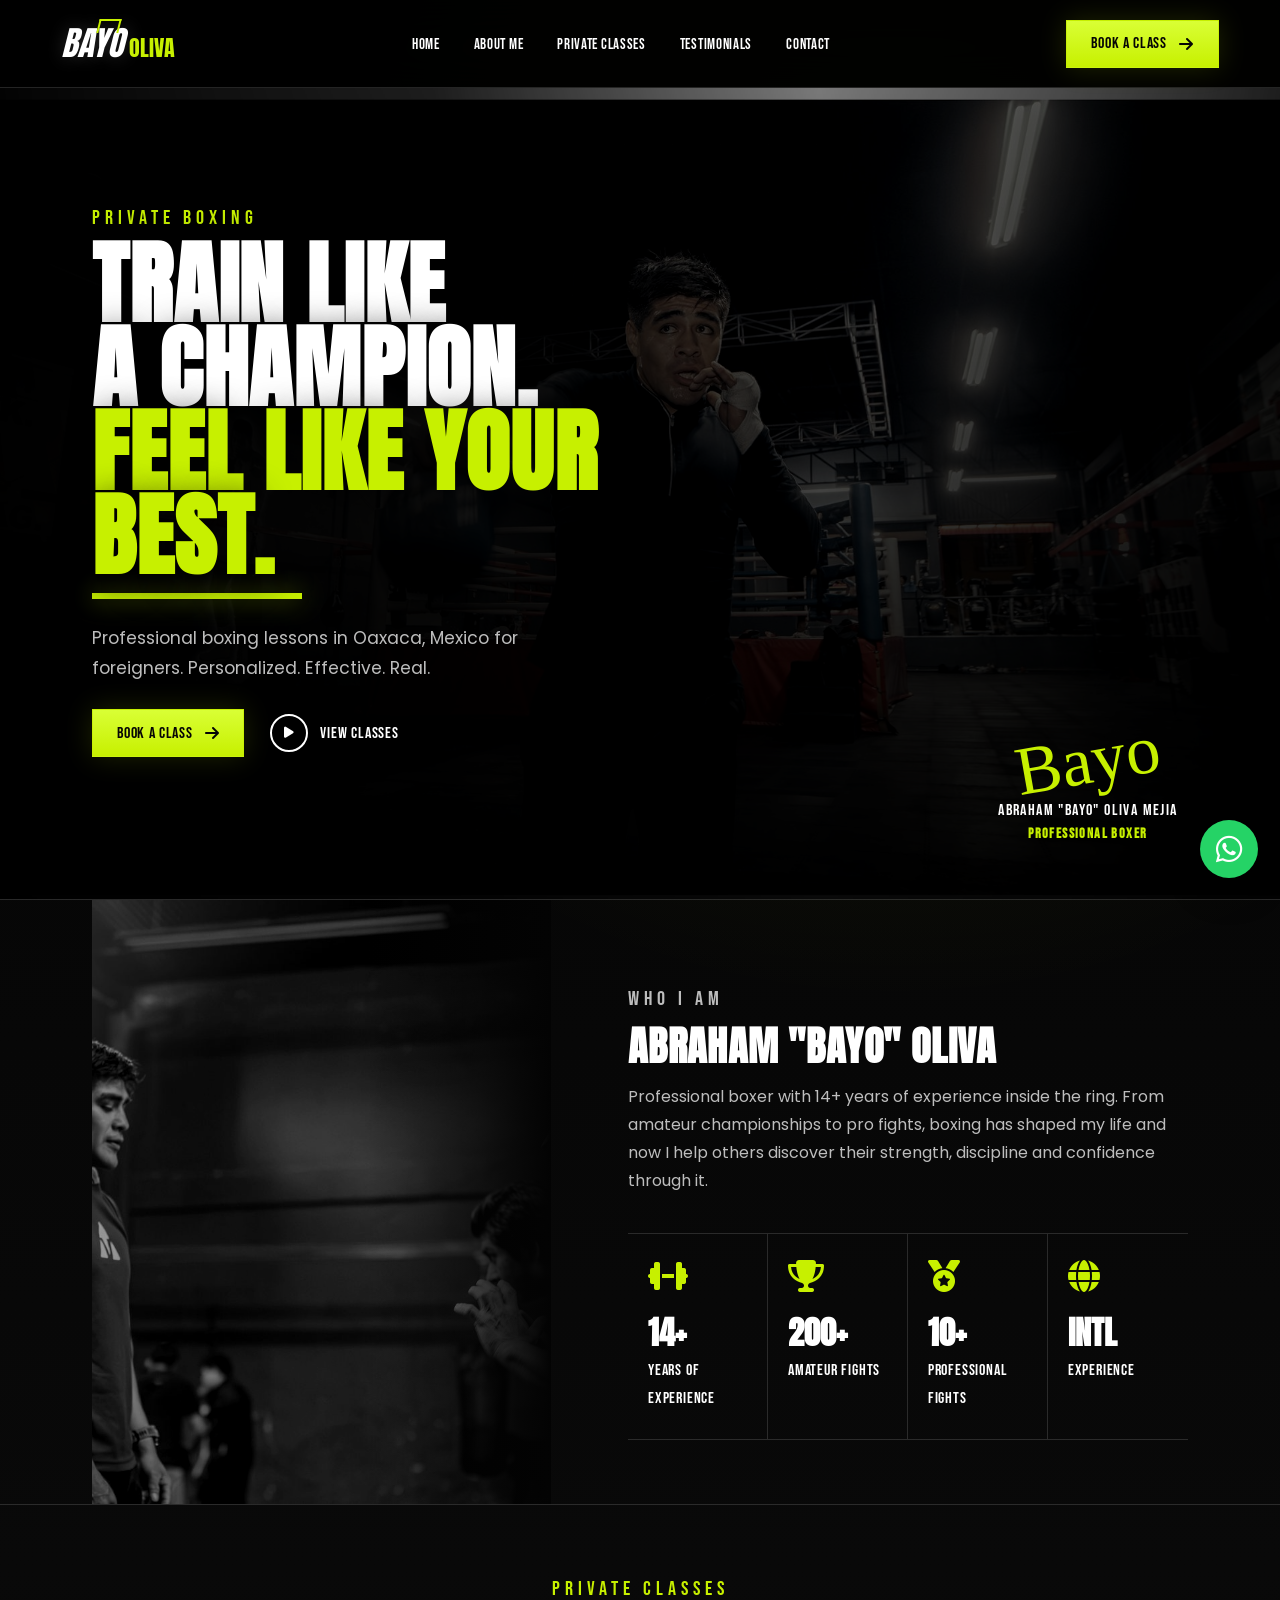
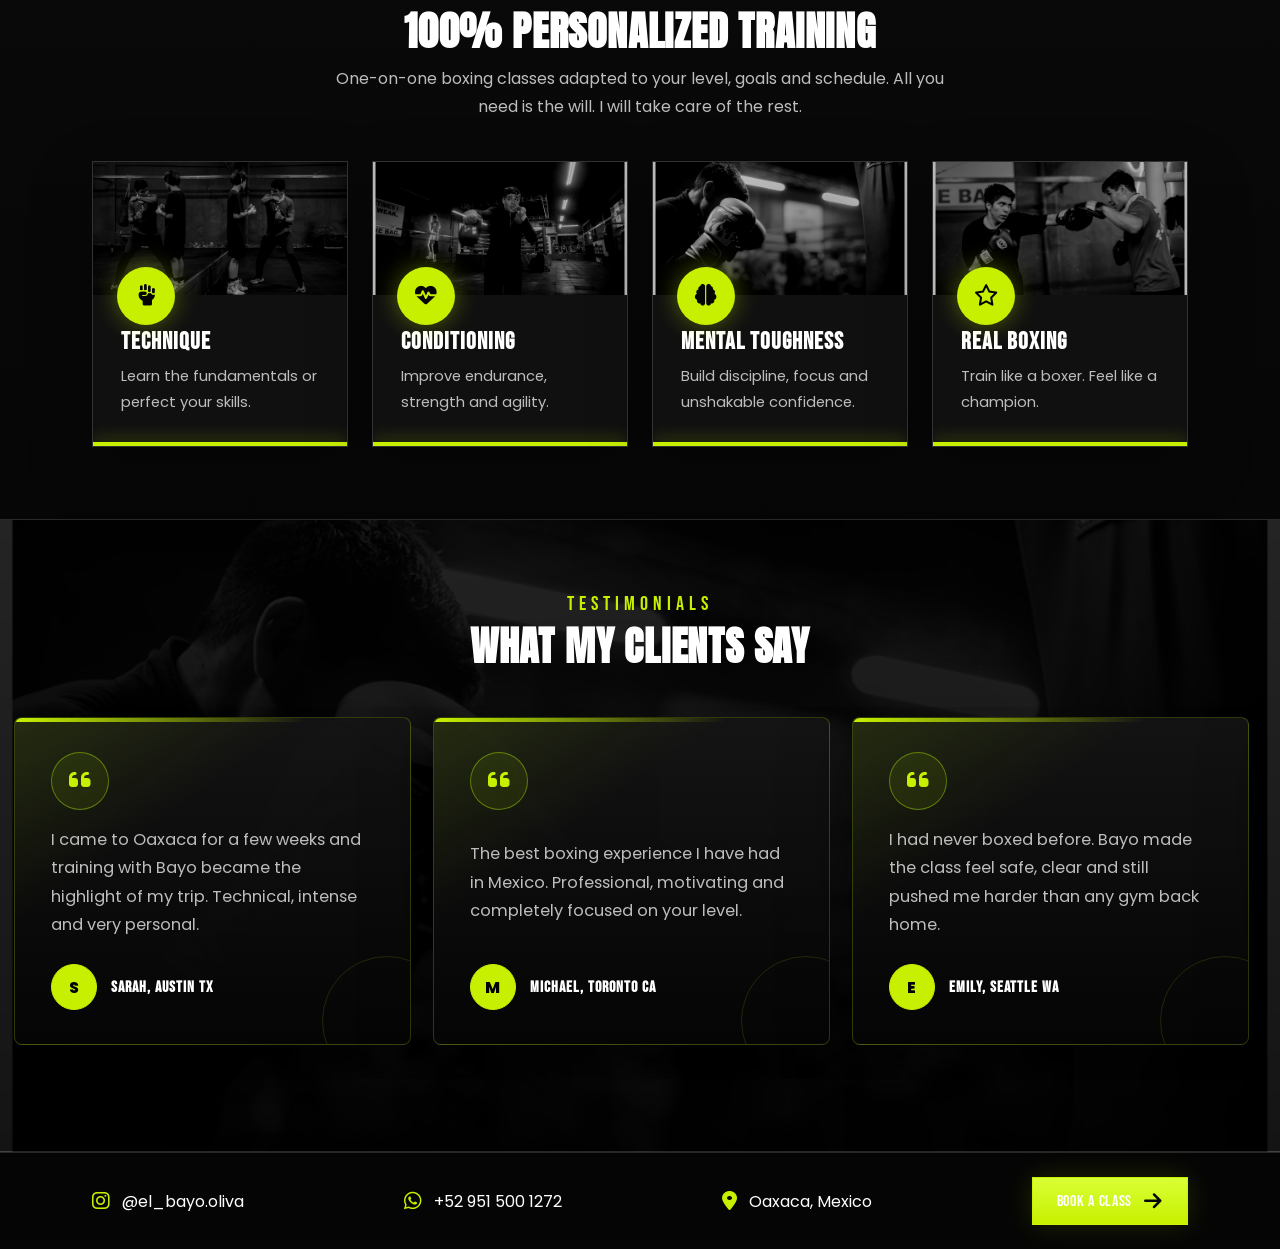
==== en/index.html @ 012c1889 "cambios finales" ====
<!DOCTYPE html>
<html lang="en">
<head>

    <meta charset="UTF-8">
    <meta name="viewport" content="width=device-width, initial-scale=1.0">

    <title>Bayo Oliva | Private Boxing Coach</title>

    <meta
        name="description"
        content="Private boxing lessons in Oaxaca, Mexico with Bayo Oliva. Personalized boxing training for technique, conditioning, mindset and real boxing."
    >

    <link rel="alternate" hreflang="en" href="../en/">
    <link rel="alternate" hreflang="es" href="../es/">
    <link rel="alternate" hreflang="x-default" href="../en/">

    <link href="https://fonts.googleapis.com/css2?family=Anton&family=Bebas+Neue&family=Poppins:wght@300;400;500;600;700;800&display=swap" rel="stylesheet">

    <link
        rel="stylesheet"
        href="https://cdnjs.cloudflare.com/ajax/libs/font-awesome/6.5.2/css/all.min.css"
    >

    <link rel="stylesheet" href="../css/style.css?v=11">
    <link rel="icon" href="../assets/favicon.svg" type="image/svg+xml">

</head>
<body>

    <header class="navbar">

        <a href="#home" class="logo" aria-label="Bayo Oliva home">
            <span class="logo-mark">BAYO</span>
            <span class="logo-name">OLIVA</span>
        </a>

        <nav aria-label="Main navigation">
            <ul>
                <li><a href="#home">Home</a></li>
                <li><a href="#about">About Me</a></li>
                <li><a href="#classes">Private Classes</a></li>
                <li><a href="#testimonials">Testimonials</a></li>
                <li><a href="#contact">Contact</a></li>
            </ul>
        </nav>

        <a
            href="https://wa.me/529515001272"
            target="_blank"
            rel="noopener noreferrer"
            class="btn-primary nav-cta"
        >
            Book a Class
            <i class="fa-solid fa-arrow-right" aria-hidden="true"></i>
        </a>

    </header>

    <main>

        <section id="home" class="hero">

            <div class="hero-media" aria-hidden="true">
                <img src="../assets/hero/hero.jpg" alt="">
            </div>

            <div class="hero-content">

                <p class="eyebrow">Private Boxing</p>

                <h1>
                    Train Like
                    <span>A Champion.</span>
                    <strong>Feel Like Your Best.</strong>
                </h1>

                <p class="description">
                    Professional boxing lessons in Oaxaca, Mexico for foreigners.
                    Personalized. Effective. Real.
                </p>

                <div class="hero-buttons">

                    <a
                        href="https://wa.me/529515001272"
                        target="_blank"
                        rel="noopener noreferrer"
                        class="btn-primary"
                    >
                        Book a Class
                        <i class="fa-solid fa-arrow-right" aria-hidden="true"></i>
                    </a>

                    <a href="#classes" class="btn-video">
                        <span>
                            <i class="fa-solid fa-play" aria-hidden="true"></i>
                        </span>
                        View Classes
                    </a>

                </div>

            </div>

            <div class="hero-signature">
                <span>Bayo</span>
                <p>Abraham "Bayo" Oliva Mejia</p>
                <strong>Professional Boxer</strong>
            </div>

        </section>

        <section id="about" class="about section-split">

            <div class="about-image">
                <img
                    src="../assets/about/about.jpg"
                    alt="Bayo Oliva coaching a private boxing class"
                    loading="lazy"
                >
            </div>

            <div class="about-content">

                <p class="eyebrow">Who I Am</p>

                <h2>Abraham "Bayo" Oliva</h2>

                <p>
                    Professional boxer with 14+ years of experience inside the ring.
                    From amateur championships to pro fights, boxing has shaped my
                    life and now I help others discover their strength, discipline
                    and confidence through it.
                </p>

                <div id="experience" class="stats">

                    <div class="stat">
                        <i class="fa-solid fa-dumbbell" aria-hidden="true"></i>
                        <h3>14+</h3>
                        <p>Years of Experience</p>
                    </div>

                    <div class="stat">
                        <i class="fa-solid fa-trophy" aria-hidden="true"></i>
                        <h3>200+</h3>
                        <p>Amateur Fights</p>
                    </div>

                    <div class="stat">
                        <i class="fa-solid fa-medal" aria-hidden="true"></i>
                        <h3>10+</h3>
                        <p>Professional Fights</p>
                    </div>

                    <div class="stat">
                        <i class="fa-solid fa-globe" aria-hidden="true"></i>
                        <h3>INTL</h3>
                        <p>Experience</p>
                    </div>

                </div>

            </div>

        </section>

        <section id="classes" class="classes">

            <p class="eyebrow">Private Classes</p>
            <h2>100% Personalized Training</h2>
            <p class="section-copy">
                One-on-one boxing classes adapted to your level, goals and schedule.
                All you need is the will. I will take care of the rest.
            </p>

            <div class="cards">

                <article class="card">
                    <img
                        src="../assets/classes/technique.jpg"
                        alt="Boxing coach teaching technique in front of a mirror"
                        loading="lazy"
                    >
                    <div class="card-body">
                        <span class="card-icon">
                            <i class="fa-solid fa-hand-fist" aria-hidden="true"></i>
                        </span>
                        <h3>Technique</h3>
                        <p>Learn the fundamentals or perfect your skills.</p>
                    </div>
                </article>

                <article class="card">
                    <img
                        src="../assets/classes/conditioning.jpg"
                        alt="Boxer doing conditioning drills with gloves"
                        loading="lazy"
                    >
                    <div class="card-body">
                        <span class="card-icon">
                            <i class="fa-solid fa-heart-pulse" aria-hidden="true"></i>
                        </span>
                        <h3>Conditioning</h3>
                        <p>Improve endurance, strength and agility.</p>
                    </div>
                </article>

                <article class="card">
                    <img
                        src="../assets/classes/mindset.jpg"
                        alt="Boxer focused before striking the heavy bag"
                        loading="lazy"
                    >
                    <div class="card-body">
                        <span class="card-icon">
                            <i class="fa-solid fa-brain" aria-hidden="true"></i>
                        </span>
                        <h3>Mental Toughness</h3>
                        <p>Build discipline, focus and unshakable confidence.</p>
                    </div>
                </article>

                <article class="card">
                    <img
                        src="../assets/classes/sparring.jpg"
                        alt="Two boxers practicing sparring drills"
                        loading="lazy"
                    >
                    <div class="card-body">
                        <span class="card-icon">
                            <i class="fa-regular fa-star" aria-hidden="true"></i>
                        </span>
                        <h3>Real Boxing</h3>
                        <p>Train like a boxer. Feel like a champion.</p>
                    </div>
                </article>

            </div>

        </section>

        <section id="testimonials" class="testimonials">

            <p class="eyebrow">Testimonials</p>
            <h2>What My Clients Say</h2>

            <div class="testimonial-grid">

                <blockquote class="testimonial">
                    <i class="fa-solid fa-quote-left" aria-hidden="true"></i>
                    <p>
                        I came to Oaxaca for a few weeks and training with Bayo became
                        the highlight of my trip. Technical, intense and very personal.
                    </p>
                    <footer>
                        <span>S</span>
                        <strong>Sarah, Austin TX</strong>
                    </footer>
                </blockquote>

                <blockquote class="testimonial">
                    <i class="fa-solid fa-quote-left" aria-hidden="true"></i>
                    <p>
                        The best boxing experience I have had in Mexico. Professional,
                        motivating and completely focused on your level.
                    </p>
                    <footer>
                        <span>M</span>
                        <strong>Michael, Toronto CA</strong>
                    </footer>
                </blockquote>

                <blockquote class="testimonial">
                    <i class="fa-solid fa-quote-left" aria-hidden="true"></i>
                    <p>
                        I had never boxed before. Bayo made the class feel safe, clear
                        and still pushed me harder than any gym back home.
                    </p>
                    <footer>
                        <span>E</span>
                        <strong>Emily, Seattle WA</strong>
                    </footer>
                </blockquote>

                <blockquote class="testimonial">
                    <i class="fa-solid fa-quote-left" aria-hidden="true"></i>
                    <p>
                        Every round had a purpose. Footwork, defense, conditioning and
                        confidence all improved in just a few sessions.
                    </p>
                    <footer>
                        <span>D</span>
                        <strong>Daniel, Chicago IL</strong>
                    </footer>
                </blockquote>

                <blockquote class="testimonial">
                    <i class="fa-solid fa-quote-left" aria-hidden="true"></i>
                    <p>
                        I travel a lot and train everywhere. This was one of the most
                        authentic boxing sessions I have ever taken.
                    </p>
                    <footer>
                        <span>R</span>
                        <strong>Rachel, Vancouver CA</strong>
                    </footer>
                </blockquote>

                <blockquote class="testimonial">
                    <i class="fa-solid fa-quote-left" aria-hidden="true"></i>
                    <p>
                        Bayo explains like a teacher and trains like a fighter. I left
                        exhausted, happy and wanting another class.
                    </p>
                    <footer>
                        <span>A</span>
                        <strong>Alex, Denver CO</strong>
                    </footer>
                </blockquote>

            </div>

        </section>

    </main>

    <footer id="contact" class="contact">

        <a
            href="https://www.instagram.com/el_bayo.oliva?igsh=MTJpazhqOWhmYXdpaw=="
            target="_blank"
            rel="noopener noreferrer"
        >
            <i class="fab fa-instagram" aria-hidden="true"></i>
            @el_bayo.oliva
        </a>

        <a
            href="https://wa.me/529515001272"
            target="_blank"
            rel="noopener noreferrer"
        >
            <i class="fab fa-whatsapp" aria-hidden="true"></i>
            +52 951 500 1272
        </a>

        <span>
            <i class="fa-solid fa-location-dot" aria-hidden="true"></i>
            Oaxaca, Mexico
        </span>

        <a
            href="https://wa.me/529515001272"
            target="_blank"
            rel="noopener noreferrer"
            class="btn-primary"
        >
            Book a Class
            <i class="fa-solid fa-arrow-right" aria-hidden="true"></i>
        </a>

    </footer>

    <a
        href="https://wa.me/529515001272"
        target="_blank"
        rel="noopener noreferrer"
        class="whatsapp-float"
        aria-label="Contact by WhatsApp"
    >
        <i class="fab fa-whatsapp" aria-hidden="true"></i>
    </a>

    <script src="../js/main.js"></script>

</body>
</html>
---- css/style.css ----
:root {
    --primary:#C7F000;
    --primary-soft:#D9FF35;
    --black:#030303;
    --dark:#090909;
    --panel:#101010;
    --line:rgba(255,255,255,.14);
    --muted:#bdbdbd;
    --white:#ffffff;
}

*{
    margin:0;
    padding:0;
    box-sizing:border-box;
}

html{
    scroll-behavior:smooth;
}

body{
    font-family:'Poppins',sans-serif;
    background:
        radial-gradient(circle at 70% 8%, rgba(199,240,0,.12), transparent 28%),
        linear-gradient(180deg, #030303 0%, #090909 55%, #020202 100%);
    color:var(--white);
    overflow-x:hidden;
}

body::before{
    content:"";
    position:fixed;
    inset:0;
    pointer-events:none;
    z-index:-1;
    opacity:.28;
    background-image:
        linear-gradient(rgba(255,255,255,.025) 1px, transparent 1px),
        linear-gradient(90deg, rgba(255,255,255,.025) 1px, transparent 1px);
    background-size:48px 48px;
}

img{
    width:100%;
    display:block;
}

a{
    color:inherit;
    text-decoration:none;
}

section,
footer{
    scroll-margin-top:110px;
}

a:focus-visible{
    outline:3px solid var(--primary);
    outline-offset:4px;
}

.navbar{
    position:fixed;
    top:0;
    left:0;
    width:100%;
    z-index:1000;
    min-height:88px;
    display:grid;
    grid-template-columns:auto 1fr auto;
    align-items:center;
    gap:34px;
    padding:18px 4.8%;
    background:rgba(0,0,0,.92);
    border-bottom:1px solid var(--line);
    backdrop-filter:blur(18px);
}

.logo{
    display:flex;
    align-items:flex-end;
    gap:6px;
    line-height:.8;
    letter-spacing:0;
}

.logo-mark{
    position:relative;
    font-family:'Anton',sans-serif;
    font-size:2.1rem;
    font-style:italic;
    color:var(--white);
    text-shadow:0 0 18px rgba(255,255,255,.16);
}

.logo-mark::before{
    content:"";
    position:absolute;
    top:-11px;
    right:3px;
    width:18px;
    height:12px;
    border:2px solid var(--primary);
    border-bottom:0;
    transform:skew(-14deg);
}

.logo-name{
    font-family:'Anton',sans-serif;
    font-size:1.35rem;
    color:var(--primary);
}

nav ul{
    display:flex;
    justify-content:center;
    align-items:center;
    gap:34px;
    list-style:none;
}

nav{
    scrollbar-width:none;
}

nav::-webkit-scrollbar{
    display:none;
}

nav a{
    position:relative;
    font-family:'Bebas Neue',sans-serif;
    font-size:.96rem;
    letter-spacing:.7px;
    color:var(--white);
}

nav a::after{
    content:"";
    position:absolute;
    left:0;
    bottom:-8px;
    width:0;
    height:2px;
    background:var(--primary);
    transition:width .2s ease;
}

nav a:hover,
nav a:focus-visible{
    color:var(--primary);
}

nav a:hover::after,
nav a:focus-visible::after{
    width:100%;
}

.btn-primary{
    display:inline-flex;
    align-items:center;
    justify-content:center;
    gap:12px;
    min-height:48px;
    padding:0 24px;
    background:linear-gradient(180deg, var(--primary-soft), var(--primary));
    color:#050505;
    border:1px solid rgba(199,240,0,.7);
    box-shadow:0 0 28px rgba(199,240,0,.15);
    font-family:'Bebas Neue',sans-serif;
    font-size:1rem;
    letter-spacing:.7px;
    text-transform:uppercase;
    transition:transform .2s ease, box-shadow .2s ease;
}

.btn-primary:hover{
    transform:translateY(-2px);
    box-shadow:0 10px 38px rgba(199,240,0,.26);
}

.hero{
    position:relative;
    min-height:100vh;
    display:grid;
    align-items:center;
    padding:126px 7.2% 62px;
    border-bottom:1px solid var(--line);
    overflow:hidden;
}

.hero-media{
    position:absolute;
    inset:88px 0 0;
    z-index:-2;
}

.hero-media img{
    height:100%;
    object-fit:cover;
    object-position:67% center;
    filter:contrast(1.08) saturate(.82) brightness(.78);
}

.hero::before{
    content:"";
    position:absolute;
    inset:88px 0 0;
    z-index:-1;
    background:
        linear-gradient(90deg, rgba(0,0,0,.98) 0%, rgba(0,0,0,.82) 34%, rgba(0,0,0,.26) 64%, rgba(0,0,0,.82) 100%),
        linear-gradient(180deg, rgba(0,0,0,.18), rgba(0,0,0,.94));
}

.hero-content{
    max-width:620px;
}

.eyebrow{
    margin-bottom:12px;
    color:var(--primary);
    font-family:'Bebas Neue',sans-serif;
    font-size:1.22rem;
    letter-spacing:5px;
    text-transform:uppercase;
}

.hero h1,
section h2{
    font-family:'Anton',sans-serif;
    line-height:.94;
    letter-spacing:.8px;
    text-transform:uppercase;
}

.hero h1{
    font-size:clamp(3.8rem, 7vw, 7.2rem);
    max-width:690px;
    text-shadow:0 8px 35px rgba(0,0,0,.85);
}

.hero h1 span,
.hero h1 strong{
    display:block;
}

.hero h1 strong{
    position:relative;
    color:var(--primary);
}

.hero h1 strong::after{
    content:"";
    display:block;
    width:210px;
    height:6px;
    margin-top:14px;
    background:var(--primary);
    box-shadow:0 0 24px rgba(199,240,0,.5);
}

.description,
.section-copy,
.about-content p,
.card p,
.testimonial p{
    color:var(--muted);
    line-height:1.75;
}

.description{
    max-width:510px;
    margin:24px 0 26px;
    font-size:1.08rem;
}

.hero-buttons{
    display:flex;
    align-items:center;
    flex-wrap:wrap;
    gap:26px;
}

.btn-video{
    display:inline-flex;
    align-items:center;
    gap:12px;
    font-family:'Bebas Neue',sans-serif;
    letter-spacing:.8px;
    text-transform:uppercase;
}

.btn-video span{
    width:38px;
    height:38px;
    display:grid;
    place-items:center;
    border:2px solid var(--white);
    border-radius:50%;
    font-size:.8rem;
}

.hero-signature{
    position:absolute;
    right:8%;
    bottom:54px;
    text-align:center;
}

.hero-signature span{
    display:block;
    color:var(--primary);
    font-family:'Brush Script MT','Segoe Script',cursive;
    font-size:4.3rem;
    line-height:1;
    transform:rotate(-10deg);
}

.hero-signature p,
.hero-signature strong{
    font-family:'Bebas Neue',sans-serif;
    letter-spacing:1.4px;
    text-transform:uppercase;
}

.hero-signature p{
    margin-top:6px;
    color:var(--white);
}

.hero-signature strong{
    color:var(--primary);
    font-size:.9rem;
}

.section-split{
    display:grid;
    grid-template-columns:.82fr 1fr;
    align-items:center;
    gap:7%;
    padding:0 7.2%;
    border-bottom:1px solid var(--line);
}

.about-image{
    align-self:stretch;
    min-height:390px;
    position:relative;
}

.about-image::after{
    content:"";
    position:absolute;
    inset:0;
    background:linear-gradient(90deg, transparent 60%, var(--black));
}

.about-image img{
    height:100%;
    min-height:390px;
    object-fit:cover;
    object-position:center;
    filter:grayscale(1) contrast(1.12) brightness(.76);
}

.about-content{
    padding:64px 0;
}

.about-content h2,
.classes h2,
.testimonials h2{
    font-size:clamp(2rem, 3.1vw, 3.3rem);
}

.about-content > p{
    max-width:650px;
    margin-top:18px;
}

.stats{
    display:grid;
    grid-template-columns:repeat(4,1fr);
    margin-top:38px;
    border-top:1px solid var(--line);
    border-bottom:1px solid var(--line);
}

.stat{
    min-height:150px;
    padding:26px 20px;
    border-right:1px solid var(--line);
}

.stat:last-child{
    border-right:0;
}

.stat i{
    color:var(--primary);
    font-size:2rem;
    margin-bottom:16px;
}

.stat h3{
    font-family:'Anton',sans-serif;
    font-size:2rem;
}

.stat p{
    color:var(--white);
    font-family:'Bebas Neue',sans-serif;
    letter-spacing:.8px;
    text-transform:uppercase;
}

.classes,
.testimonials{
    padding:72px 7.2%;
    text-align:center;
    border-bottom:1px solid var(--line);
}

.section-copy{
    max-width:640px;
    margin:14px auto 40px;
}

.cards{
    display:grid;
    grid-template-columns:repeat(4,1fr);
    gap:24px;
    text-align:left;
}

.card{
    position:relative;
    overflow:hidden;
    background:var(--panel);
    border:1px solid var(--line);
    box-shadow:0 24px 60px rgba(0,0,0,.28);
}

.card::after{
    content:"";
    position:absolute;
    left:0;
    right:0;
    bottom:0;
    height:4px;
    background:var(--primary);
    box-shadow:0 0 18px rgba(199,240,0,.55);
}

.card img{
    aspect-ratio:16/8.4;
    object-fit:cover;
    filter:grayscale(1) contrast(1.15) brightness(.72);
}

.card-body{
    position:relative;
    padding:32px 28px 30px;
}

.card-icon{
    position:absolute;
    top:-28px;
    left:24px;
    width:58px;
    height:58px;
    display:grid;
    place-items:center;
    color:#050505;
    background:var(--primary);
    border-radius:50%;
    box-shadow:0 0 24px rgba(199,240,0,.38);
    font-size:1.35rem;
}

.card h3{
    font-family:'Bebas Neue',sans-serif;
    font-size:1.5rem;
    letter-spacing:1px;
    text-transform:uppercase;
}

.card p{
    margin-top:8px;
    font-size:.92rem;
}

.testimonials{
    position:relative;
    overflow:hidden;
    background:
        linear-gradient(rgba(0,0,0,.86), rgba(0,0,0,.92)),
        url("../assets/classes/mindset.jpg") center/cover;
}

.testimonial-grid{
    display:flex;
    gap:22px;
    margin:42px -7.2% 0;
    padding:10px 7.2% 34px;
    overflow-x:auto;
    overscroll-behavior-x:contain;
    scroll-snap-type:x mandatory;
    scrollbar-color:var(--primary) rgba(255,255,255,.08);
    scrollbar-width:thin;
    border:0;
    text-align:left;
    cursor:grab;
}

.testimonial-grid::-webkit-scrollbar{
    height:8px;
}

.testimonial-grid::-webkit-scrollbar-track{
    margin:0 7.2vw;
    border-radius:999px;
    background:rgba(255,255,255,.08);
}

.testimonial-grid::-webkit-scrollbar-thumb{
    border-radius:999px;
    background:linear-gradient(90deg, var(--primary), #e6ff66);
}

.testimonial-grid:active{
    cursor:grabbing;
}

.testimonial{
    position:relative;
    flex:0 0 clamp(340px, 31vw, 440px);
    min-height:310px;
    display:flex;
    flex-direction:column;
    justify-content:space-between;
    padding:34px 36px;
    overflow:hidden;
    border:1px solid rgba(191,255,0,.22);
    border-radius:8px;
    background:
        linear-gradient(145deg, rgba(191,255,0,.11), transparent 34%),
        linear-gradient(180deg, rgba(20,20,20,.94), rgba(5,5,5,.92));
    box-shadow:0 24px 70px rgba(0,0,0,.45);
    scroll-snap-align:start;
    transition:transform .25s ease, border-color .25s ease, box-shadow .25s ease;
}

.testimonial::before{
    content:"";
    position:absolute;
    inset:0 0 auto;
    height:4px;
    background:linear-gradient(90deg, var(--primary), transparent 74%);
}

.testimonial::after{
    content:"";
    position:absolute;
    right:-42px;
    bottom:-42px;
    width:128px;
    height:128px;
    border:1px solid rgba(191,255,0,.18);
    border-radius:50%;
    opacity:.75;
}

.testimonial:hover{
    transform:translateY(-8px);
    border-color:rgba(191,255,0,.56);
    box-shadow:0 34px 90px rgba(0,0,0,.58), 0 0 34px rgba(191,255,0,.1);
}

.testimonial > i{
    position:relative;
    z-index:1;
    color:var(--primary);
    width:58px;
    height:58px;
    display:grid;
    place-items:center;
    border:1px solid rgba(191,255,0,.38);
    border-radius:50%;
    background:rgba(191,255,0,.08);
    font-size:1.55rem;
    margin-bottom:16px;
}

.testimonial p{
    position:relative;
    z-index:1;
    font-size:1.02rem;
}

.testimonial footer{
    position:relative;
    z-index:1;
    display:flex;
    align-items:center;
    gap:14px;
    margin-top:24px;
}

.testimonial footer span{
    width:46px;
    height:46px;
    display:grid;
    place-items:center;
    border-radius:50%;
    background:var(--primary);
    border:1px solid var(--primary);
    color:#030303;
    font-weight:800;
}

.testimonial footer strong{
    font-family:'Bebas Neue',sans-serif;
    letter-spacing:1px;
    text-transform:uppercase;
}

.contact{
    display:grid;
    grid-template-columns:repeat(4,auto);
    justify-content:space-between;
    align-items:center;
    gap:28px;
    padding:24px 7.2%;
    background:#050505;
    border-top:1px solid var(--line);
}

.contact a,
.contact span{
    display:inline-flex;
    align-items:center;
    gap:12px;
    color:var(--white);
}

.contact i{
    color:var(--primary);
    font-size:1.25rem;
}

.contact .btn-primary i{
    color:#050505;
}

.whatsapp-float{
    position:fixed;
    right:22px;
    bottom:22px;
    z-index:900;
    width:58px;
    height:58px;
    display:grid;
    place-items:center;
    border-radius:50%;
    background:#25D366;
    color:white;
    font-size:1.9rem;
    box-shadow:0 14px 32px rgba(0,0,0,.4);
}

@media(max-width:1100px){
    .navbar{
        grid-template-columns:auto auto;
    }

    nav{
        grid-column:1/-1;
        order:3;
        overflow-x:auto;
    }

    nav ul{
        justify-content:flex-start;
        min-width:max-content;
    }

    .hero{
        padding-top:178px;
    }

    .hero-media,
    .hero::before{
        inset:130px 0 0;
    }

    .cards,
    .stats{
        grid-template-columns:repeat(2,1fr);
    }

    .section-split{
        grid-template-columns:1fr;
    }

    .stat{
        border-right:0;
    }

    .stat:not(:last-child){
        border-bottom:1px solid var(--line);
    }

    .testimonial{
        flex-basis:min(520px, 48vw);
    }

    .contact{
        grid-template-columns:1fr 1fr;
    }
}

@media(max-width:720px){
    .navbar{
        grid-template-columns:1fr auto;
        min-height:122px;
        padding:28px 6% 0;
        gap:18px;
        align-items:start;
        background:#000;
        border-bottom:10px solid rgba(255,255,255,.28);
    }

    .logo-mark{
        font-family:'Anton',sans-serif;
        font-size:2.15rem;
        font-style:normal;
        line-height:1;
    }

    .logo-mark::before{
        display:none;
    }

    .logo-name{
        align-self:center;
        font-size:1.15rem;
        line-height:1;
    }

    .nav-cta{
        min-height:62px;
        padding:0 24px;
        font-size:1.12rem;
    }

    nav{
        display:none;
    }

    nav ul{
        gap:26px;
        min-width:max-content;
    }

    nav a{
        font-size:1.02rem;
    }

    .hero{
        min-height:790px;
        padding:150px 6% 58px;
        align-items:start;
    }

    .hero-media{
        inset:122px 0 0;
    }

    .hero-media img{
        object-position:61% center;
        filter:contrast(1.08) saturate(.88) brightness(.7);
    }

    .hero::before{
        inset:122px 0 0;
        background:
            linear-gradient(90deg, rgba(0,0,0,.96) 0%, rgba(0,0,0,.82) 58%, rgba(0,0,0,.44) 100%),
            linear-gradient(180deg, rgba(0,0,0,.05), rgba(0,0,0,.96));
    }

    .hero-content{
        max-width:none;
        padding-top:34px;
    }

    .eyebrow{
        margin-bottom:20px;
        font-size:1.35rem;
        letter-spacing:4px;
    }

    .hero h1{
        font-size:clamp(4.05rem, 15.8vw, 5.25rem);
        max-width:680px;
        line-height:.98;
    }

    .hero h1 strong::after{
        width:280px;
        height:7px;
        margin-top:18px;
    }

    .description{
        max-width:650px;
        margin:44px 0 34px;
        font-size:1.42rem;
        line-height:1.55;
    }

    .hero-buttons{
        gap:28px;
    }

    .hero .btn-primary{
        min-height:72px;
        padding:0 28px;
        font-size:1.2rem;
    }

    .btn-video{
        gap:14px;
        font-size:1.15rem;
    }

    .btn-video span{
        width:58px;
        height:58px;
        font-size:.95rem;
    }

    .hero-signature{
        display:none;
    }

    .about{
        position:relative;
        min-height:360px;
        padding-top:0;
        padding-bottom:0;
        overflow:hidden;
    }

    .about-image{
        position:absolute;
        inset:0;
        min-height:100%;
        z-index:-2;
    }

    .about-image::after{
        background:rgba(0,0,0,.82);
    }

    .about-image img{
        min-height:100%;
        height:100%;
        filter:grayscale(1) contrast(1.12) brightness(.45);
    }

    .about-content{
        padding:48px 0 50px;
    }

    .about-content h2{
        max-width:650px;
        font-size:clamp(2rem, 8.4vw, 3rem);
    }

    .about-content > p{
        margin-top:18px;
        font-size:1.05rem;
        line-height:1.55;
    }

    .stats{
        grid-template-columns:repeat(4,1fr);
        gap:0;
        margin-top:28px;
        border-top:0;
        border-bottom:0;
    }

    .stat{
        min-height:82px;
        padding:0 8px;
        text-align:center;
        border-right:1px solid var(--line);
        border-bottom:0;
    }

    .stat:last-child{
        border-right:0;
    }

    .stat i{
        display:none;
    }

    .stat h3{
        font-size:1.8rem;
    }

    .stat p{
        margin-top:4px;
        font-size:.78rem;
        line-height:1.25;
    }

    .section-split,
    .classes,
    .testimonials{
        padding-left:6%;
        padding-right:6%;
    }

    .classes{
        padding-top:62px;
        padding-bottom:70px;
    }

    .classes .eyebrow{
        text-align:center;
        margin-bottom:12px;
    }

    .classes h2{
        max-width:620px;
        margin:0 auto;
        font-size:clamp(2.2rem, 9vw, 3rem);
        line-height:1.08;
    }

    .section-copy{
        max-width:570px;
        margin:18px auto 40px;
        font-size:1.05rem;
        line-height:1.45;
    }

    .cards,
    .contact{
        grid-template-columns:1fr;
    }

    .cards{
        grid-template-columns:repeat(2,minmax(0,1fr));
        gap:24px;
    }

    .card img{
        aspect-ratio:16/9;
    }

    .card-body{
        min-height:150px;
        padding:38px 18px 22px 88px;
    }

    .card-icon{
        top:-30px;
        left:24px;
        width:68px;
        height:68px;
        font-size:1.45rem;
    }

    .card h3{
        font-size:1.18rem;
        letter-spacing:.6px;
        white-space:nowrap;
    }

    .card p{
        font-size:.92rem;
        line-height:1.45;
    }

    .contact{
        justify-content:start;
    }

    .testimonials{
        padding-top:64px;
        padding-bottom:70px;
        overflow:hidden;
    }

    .testimonials h2{
        max-width:620px;
        margin:0 auto;
        font-size:clamp(2.2rem, 9vw, 3rem);
        line-height:1.08;
    }

    .testimonial-grid{
        display:flex;
        gap:18px;
        margin:34px -6% 0;
        padding:0 6% 18px;
        overflow-x:auto;
        overscroll-behavior-x:contain;
        scroll-snap-type:x mandatory;
        scrollbar-width:none;
        border:0;
    }

    .testimonial-grid::-webkit-scrollbar{
        display:none;
    }

    .testimonial{
        flex:0 0 82%;
        min-height:330px;
        display:flex;
        flex-direction:column;
        justify-content:space-between;
        padding:30px 28px;
        border:1px solid rgba(191,255,0,.28);
        background:
            linear-gradient(145deg, rgba(191,255,0,.11), transparent 34%),
            linear-gradient(180deg, rgba(20,20,20,.94), rgba(5,5,5,.92));
        box-shadow:0 24px 60px rgba(0,0,0,.34);
        scroll-snap-align:start;
    }

    .testimonial:not(:last-child),
    .testimonial:nth-child(n+4){
        border-bottom:1px solid rgba(191,255,0,.28);
        border-top:1px solid rgba(191,255,0,.28);
    }

    .testimonial > i{
        margin-bottom:18px;
    }

    .testimonial p{
        font-size:1rem;
        line-height:1.65;
    }

    .testimonial footer{
        margin-top:26px;
    }

    .testimonial footer strong{
        font-size:1.05rem;
    }
}

@media(max-width:430px){
    .navbar{
        padding-left:5%;
        padding-right:5%;
    }

    .logo-mark{
        font-size:1.78rem;
    }

    .logo-name{
        font-size:.98rem;
    }

    .nav-cta{
        min-height:56px;
        padding:0 18px;
        font-size:1rem;
    }

    .hero{
        min-height:730px;
        padding-left:5%;
        padding-right:5%;
    }

    .hero h1{
        font-size:clamp(3.18rem, 15.4vw, 4.15rem);
    }

    .description{
        margin-top:34px;
        font-size:1.12rem;
    }

    .hero .btn-primary{
        min-height:58px;
        padding:0 20px;
        font-size:1rem;
    }

    .btn-video{
        font-size:.98rem;
    }

    .btn-video span{
        width:48px;
        height:48px;
    }

    .about-content h2{
        font-size:2.05rem;
    }

    .about-content > p{
        font-size:.98rem;
    }

    .stat h3{
        font-size:1.42rem;
    }

    .stat p{
        font-size:.65rem;
    }

    .classes h2{
        font-size:2.18rem;
    }

    .cards{
        gap:14px;
    }

    .card-body{
        min-height:154px;
        padding:34px 12px 20px 70px;
    }

    .card-icon{
        left:16px;
        width:58px;
        height:58px;
    }

    .card h3{
        font-size:.92rem;
    }

    .card p{
        font-size:.78rem;
    }

    .testimonial-grid{
        gap:14px;
    }

    .testimonial{
        flex-basis:86%;
        min-height:350px;
        padding:28px 24px;
    }

    .testimonial p{
        font-size:.94rem;
    }
}
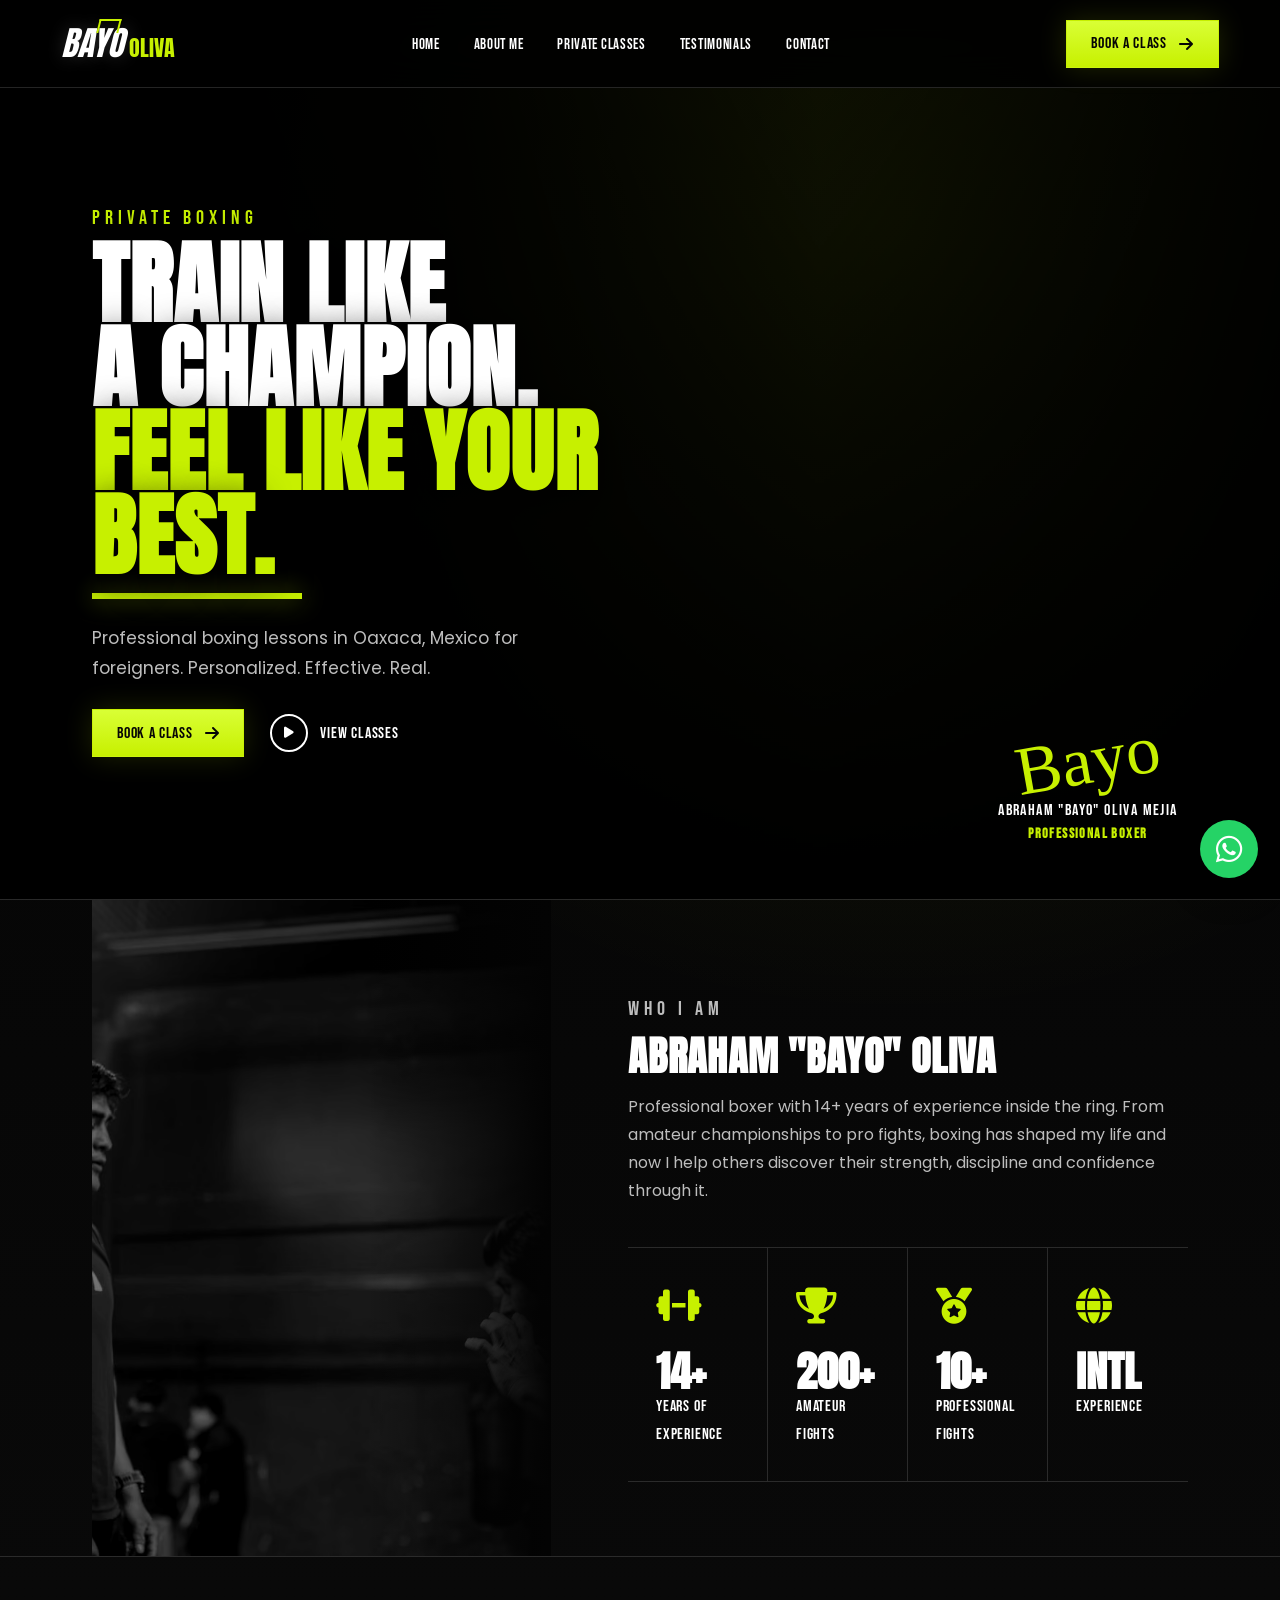
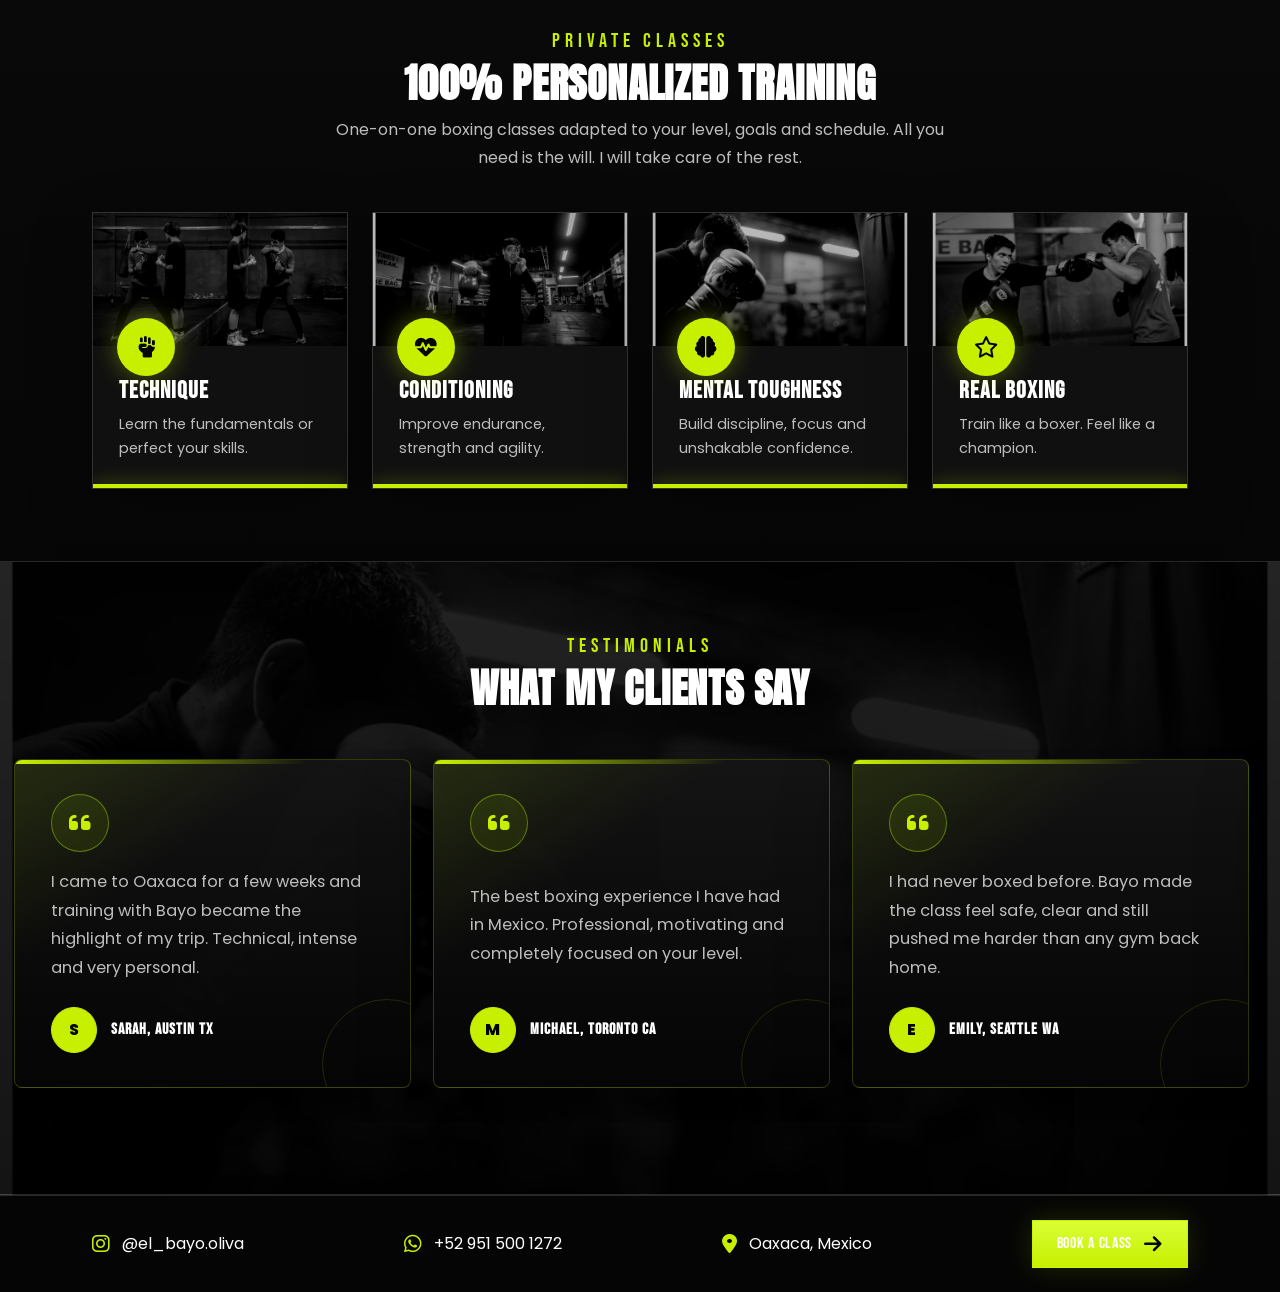
==== commit a7e0cdbe: "optimización web" ====
--- a/en/index.html
+++ b/en/index.html
@@ -5,26 +5,94 @@
     <meta charset="UTF-8">
     <meta name="viewport" content="width=device-width, initial-scale=1.0">
 
-    <title>Bayo Oliva | Private Boxing Coach</title>
+    <title>Private Boxing Classes in Oaxaca | Bayo Oliva Boxing Coach</title>
 
     <meta
         name="description"
-        content="Private boxing lessons in Oaxaca, Mexico with Bayo Oliva. Personalized boxing training for technique, conditioning, mindset and real boxing."
+        content="Private boxing classes in Oaxaca, Mexico with Bayo Oliva. One-on-one boxing lessons, boxing coach, technique, conditioning and real boxing training for foreigners and travelers."
     >
 
-    <link rel="alternate" hreflang="en" href="../en/">
-    <link rel="alternate" hreflang="es" href="../es/">
-    <link rel="alternate" hreflang="x-default" href="../en/">
-
-    <link href="https://fonts.googleapis.com/css2?family=Anton&family=Bebas+Neue&family=Poppins:wght@300;400;500;600;700;800&display=swap" rel="stylesheet">
+    <meta
+        name="keywords"
+        content="private boxing classes Oaxaca, boxing classes Oaxaca, boxing coach Oaxaca, private boxing coach, boxing lessons Oaxaca, one-on-one boxing training, boxing course Oaxaca, boxing training Mexico, Bayo Oliva"
+    >
+    <meta name="robots" content="index, follow">
+    <meta name="theme-color" content="#030303">
+
+    <link rel="canonical" href="https://www.bayocoach.com/en/">
+    <link rel="alternate" hreflang="en" href="https://www.bayocoach.com/en/">
+    <link rel="alternate" hreflang="es" href="https://www.bayocoach.com/es/">
+    <link rel="alternate" hreflang="x-default" href="https://www.bayocoach.com/en/">
+
+    <meta property="og:type" content="website">
+    <meta property="og:locale" content="en_US">
+    <meta property="og:title" content="Private Boxing Classes in Oaxaca | Bayo Oliva">
+    <meta property="og:description" content="One-on-one boxing classes in Oaxaca with professional boxer Bayo Oliva. Technique, conditioning, mindset and real boxing training.">
+    <meta property="og:url" content="https://www.bayocoach.com/en/">
+    <meta property="og:image" content="https://www.bayocoach.com/assets/hero/hero.jpg">
+    <meta name="twitter:card" content="summary_large_image">
+    <meta name="twitter:title" content="Private Boxing Classes in Oaxaca | Bayo Oliva">
+    <meta name="twitter:description" content="Private boxing lessons in Oaxaca for travelers, foreigners and anyone who wants real one-on-one boxing training.">
+    <meta name="twitter:image" content="https://www.bayocoach.com/assets/hero/hero.jpg">
+
+    <link rel="preconnect" href="https://fonts.googleapis.com">
+    <link rel="preconnect" href="https://fonts.gstatic.com" crossorigin>
+    <link rel="preconnect" href="https://cdnjs.cloudflare.com">
+    <link
+        rel="preload"
+        as="image"
+        href="../assets/hero/hero-mobile.avif"
+        type="image/avif"
+        media="(max-width: 720px)"
+    >
+    <link
+        rel="preload"
+        as="image"
+        href="../assets/hero/hero.avif"
+        type="image/avif"
+        media="(min-width: 721px)"
+    >
+
+    <link href="https://fonts.googleapis.com/css2?family=Anton&family=Bebas+Neue&family=Poppins:wght@400;500;600;700&display=swap" rel="stylesheet">
 
     <link
         rel="stylesheet"
         href="https://cdnjs.cloudflare.com/ajax/libs/font-awesome/6.5.2/css/all.min.css"
     >
 
-    <link rel="stylesheet" href="../css/style.css?v=11">
+    <link rel="stylesheet" href="../css/style.min.css?v=13">
     <link rel="icon" href="../assets/favicon.svg" type="image/svg+xml">
+
+    <script type="application/ld+json">
+        {
+            "@context":"https://schema.org",
+            "@type":["LocalBusiness","SportsActivityLocation"],
+            "name":"Bayo Oliva Private Boxing Coach",
+            "alternateName":"Bayo Oliva Boxing Coach Oaxaca",
+            "url":"https://www.bayocoach.com/en/",
+            "image":"https://www.bayocoach.com/assets/hero/hero.jpg",
+            "telephone":"+529515001272",
+            "priceRange":"$$",
+            "description":"Private boxing classes and one-on-one boxing training in Oaxaca, Mexico with professional boxer Bayo Oliva.",
+            "address":{
+                "@type":"PostalAddress",
+                "addressLocality":"Oaxaca",
+                "addressRegion":"Oaxaca",
+                "addressCountry":"MX"
+            },
+            "areaServed":["Oaxaca","Oaxaca de Juárez","Mexico"],
+            "sameAs":["https://www.instagram.com/el_bayo.oliva"],
+            "knowsAbout":["private boxing classes","boxing coach","boxing lessons","boxing course","boxing training","boxing Oaxaca"],
+            "makesOffer":{
+                "@type":"Offer",
+                "itemOffered":{
+                    "@type":"Service",
+                    "name":"Private boxing classes in Oaxaca",
+                    "serviceType":"One-on-one boxing training"
+                }
+            }
+        }
+    </script>
 
 </head>
 <body>
@@ -47,7 +115,7 @@
         </nav>
 
         <a
-            href="https://wa.me/529515001272"
+            href="https://wa.me/529515001272?text=Hello%2C%20I%20would%20like%20to%20get%20information%20about%20private%20boxing%20classes"
             target="_blank"
             rel="noopener noreferrer"
             class="btn-primary nav-cta"
@@ -62,8 +130,29 @@
 
         <section id="home" class="hero">
 
-            <div class="hero-media" aria-hidden="true">
-                <img src="../assets/hero/hero.jpg" alt="">
+        <div class="hero-media" aria-hidden="true">
+                <picture>
+                    <source
+                        srcset="../assets/hero/hero-mobile.avif"
+                        type="image/avif"
+                        media="(max-width: 720px)"
+                    >
+                    <source
+                        srcset="../assets/hero/hero-mobile.webp"
+                        type="image/webp"
+                        media="(max-width: 720px)"
+                    >
+                    <source srcset="../assets/hero/hero.avif" type="image/avif">
+                    <source srcset="../assets/hero/hero.webp" type="image/webp">
+                    <img
+                        src="../assets/hero/hero.jpg"
+                        alt=""
+                        width="1920"
+                        height="1080"
+                        fetchpriority="high"
+                        decoding="async"
+                    >
+                </picture>
             </div>
 
             <div class="hero-content">
@@ -84,7 +173,7 @@
                 <div class="hero-buttons">
 
                     <a
-                        href="https://wa.me/529515001272"
+                        href="https://wa.me/529515001272?text=Hello%2C%20I%20would%20like%20to%20get%20information%20about%20private%20boxing%20classes"
                         target="_blank"
                         rel="noopener noreferrer"
                         class="btn-primary"
@@ -115,11 +204,18 @@
         <section id="about" class="about section-split">
 
             <div class="about-image">
-                <img
-                    src="../assets/about/about.jpg"
-                    alt="Bayo Oliva coaching a private boxing class"
-                    loading="lazy"
-                >
+                <picture>
+                    <source srcset="../assets/about/about.avif" type="image/avif">
+                    <source srcset="../assets/about/about.webp" type="image/webp">
+                    <img
+                        src="../assets/about/about.jpg"
+                        alt="Bayo Oliva coaching a private boxing class"
+                        width="1200"
+                        height="900"
+                        loading="lazy"
+                        decoding="async"
+                    >
+                </picture>
             </div>
 
             <div class="about-content">
@@ -179,11 +275,18 @@
             <div class="cards">
 
                 <article class="card">
-                    <img
-                        src="../assets/classes/technique.jpg"
-                        alt="Boxing coach teaching technique in front of a mirror"
-                        loading="lazy"
-                    >
+                    <picture>
+                        <source srcset="../assets/classes/technique.avif" type="image/avif">
+                        <source srcset="../assets/classes/technique.webp" type="image/webp">
+                        <img
+                            src="../assets/classes/technique.jpg"
+                            alt="Boxing coach teaching technique in front of a mirror"
+                            width="1200"
+                            height="675"
+                            loading="lazy"
+                            decoding="async"
+                        >
+                    </picture>
                     <div class="card-body">
                         <span class="card-icon">
                             <i class="fa-solid fa-hand-fist" aria-hidden="true"></i>
@@ -194,11 +297,18 @@
                 </article>
 
                 <article class="card">
-                    <img
-                        src="../assets/classes/conditioning.jpg"
-                        alt="Boxer doing conditioning drills with gloves"
-                        loading="lazy"
-                    >
+                    <picture>
+                        <source srcset="../assets/classes/conditioning.avif" type="image/avif">
+                        <source srcset="../assets/classes/conditioning.webp" type="image/webp">
+                        <img
+                            src="../assets/classes/conditioning.jpg"
+                            alt="Boxer doing conditioning drills with gloves"
+                            width="1200"
+                            height="675"
+                            loading="lazy"
+                            decoding="async"
+                        >
+                    </picture>
                     <div class="card-body">
                         <span class="card-icon">
                             <i class="fa-solid fa-heart-pulse" aria-hidden="true"></i>
@@ -209,11 +319,18 @@
                 </article>
 
                 <article class="card">
-                    <img
-                        src="../assets/classes/mindset.jpg"
-                        alt="Boxer focused before striking the heavy bag"
-                        loading="lazy"
-                    >
+                    <picture>
+                        <source srcset="../assets/classes/mindset.avif" type="image/avif">
+                        <source srcset="../assets/classes/mindset.webp" type="image/webp">
+                        <img
+                            src="../assets/classes/mindset.jpg"
+                            alt="Boxer focused before striking the heavy bag"
+                            width="1200"
+                            height="675"
+                            loading="lazy"
+                            decoding="async"
+                        >
+                    </picture>
                     <div class="card-body">
                         <span class="card-icon">
                             <i class="fa-solid fa-brain" aria-hidden="true"></i>
@@ -224,11 +341,18 @@
                 </article>
 
                 <article class="card">
-                    <img
-                        src="../assets/classes/sparring.jpg"
-                        alt="Two boxers practicing sparring drills"
-                        loading="lazy"
-                    >
+                    <picture>
+                        <source srcset="../assets/classes/sparring.avif" type="image/avif">
+                        <source srcset="../assets/classes/sparring.webp" type="image/webp">
+                        <img
+                            src="../assets/classes/sparring.jpg"
+                            alt="Two boxers practicing sparring drills"
+                            width="1200"
+                            height="675"
+                            loading="lazy"
+                            decoding="async"
+                        >
+                    </picture>
                     <div class="card-body">
                         <span class="card-icon">
                             <i class="fa-regular fa-star" aria-hidden="true"></i>
@@ -339,7 +463,7 @@
         </a>
 
         <a
-            href="https://wa.me/529515001272"
+            href="https://wa.me/529515001272?text=Hello%2C%20I%20would%20like%20to%20get%20information%20about%20private%20boxing%20classes"
             target="_blank"
             rel="noopener noreferrer"
         >
@@ -353,7 +477,7 @@
         </span>
 
         <a
-            href="https://wa.me/529515001272"
+            href="https://wa.me/529515001272?text=Hello%2C%20I%20would%20like%20to%20get%20information%20about%20private%20boxing%20classes"
             target="_blank"
             rel="noopener noreferrer"
             class="btn-primary"
@@ -365,7 +489,7 @@
     </footer>
 
     <a
-        href="https://wa.me/529515001272"
+        href="https://wa.me/529515001272?text=Hello%2C%20I%20would%20like%20to%20get%20information%20about%20private%20boxing%20classes"
         target="_blank"
         rel="noopener noreferrer"
         class="whatsapp-float"
@@ -374,7 +498,7 @@
         <i class="fab fa-whatsapp" aria-hidden="true"></i>
     </a>
 
-    <script src="../js/main.js"></script>
+    <script src="../js/main.min.js" defer></script>
 
 </body>
 </html>
--- a/css/style.min.css
+++ b/css/style.min.css
@@ -0,0 +1 @@
+:root{--primary:#C7F000;--primary-soft:#D9FF35;--black:#030303;--dark:#090909;--panel:#101010;--line:rgba(255,255,255,.14);--muted:#bdbdbd;--white:#ffffff}*{margin:0;padding:0;box-sizing:border-box}html{scroll-behavior:smooth}body{font-family:'Poppins',sans-serif;background:radial-gradient(circle at 70% 8%,rgba(199,240,0,.12),transparent 28%),linear-gradient(180deg,#030303 0%,#090909 55%,#020202 100%);color:var(--white);overflow-x:hidden}body::before{content:"";position:fixed;inset:0;pointer-events:none;z-index:-1;opacity:.28;background-image:linear-gradient(rgba(255,255,255,.025) 1px,transparent 1px),linear-gradient(90deg,rgba(255,255,255,.025) 1px,transparent 1px);background-size:48px 48px}img{width:100%;display:block}picture{display:block}.hero-media picture,.about-image picture{height:100%}a{color:inherit;text-decoration:none}section,footer{scroll-margin-top:110px}a:focus-visible{outline:3px solid var(--primary);outline-offset:4px}.navbar{position:fixed;top:0;left:0;width:100%;z-index:1000;min-height:88px;display:grid;grid-template-columns:auto 1fr auto;align-items:center;gap:34px;padding:18px 4.8%;background:rgba(0,0,0,.92);border-bottom:1px solid var(--line);backdrop-filter:blur(18px)}.logo{display:flex;align-items:flex-end;gap:6px;line-height:.8;letter-spacing:0}.logo-mark{position:relative;font-family:'Anton',sans-serif;font-size:2.1rem;font-style:italic;color:var(--white);text-shadow:0 0 18px rgba(255,255,255,.16)}.logo-mark::before{content:"";position:absolute;top:-11px;right:3px;width:18px;height:12px;border:2px solid var(--primary);border-bottom:0;transform:skew(-14deg)}.logo-name{font-family:'Anton',sans-serif;font-size:1.35rem;color:var(--primary)}nav ul{display:flex;justify-content:center;align-items:center;gap:34px;list-style:none}nav{scrollbar-width:none}nav::-webkit-scrollbar{display:none}nav a{position:relative;font-family:'Bebas Neue',sans-serif;font-size:.96rem;letter-spacing:.7px;color:var(--white)}nav a::after{content:"";position:absolute;left:0;bottom:-8px;width:0;height:2px;background:var(--primary);transition:width .2s ease}nav a:hover,nav a:focus-visible{color:var(--primary)}nav a:hover::after,nav a:focus-visible::after{width:100%}.btn-primary{display:inline-flex;align-items:center;justify-content:center;gap:12px;min-height:48px;padding:0 24px;background:linear-gradient(180deg,var(--primary-soft),var(--primary));color:#050505;border:1px solid rgba(199,240,0,.7);box-shadow:0 0 28px rgba(199,240,0,.15);font-family:'Bebas Neue',sans-serif;font-size:1rem;letter-spacing:.7px;text-transform:uppercase;transition:transform .2s ease,box-shadow .2s ease}.btn-primary:hover{transform:translateY(-2px);box-shadow:0 10px 38px rgba(199,240,0,.26)}.hero{position:relative;min-height:100vh;display:grid;align-items:center;padding:126px 7.2% 62px;border-bottom:1px solid var(--line);overflow:hidden}.hero-media{position:absolute;inset:88px 0 0;z-index:-2}.hero-media img{height:100%;object-fit:cover;object-position:67% center;filter:contrast(1.08) saturate(.82) brightness(.78)}.hero::before{content:"";position:absolute;inset:88px 0 0;z-index:-1;background:linear-gradient(90deg,rgba(0,0,0,.98) 0%,rgba(0,0,0,.82) 34%,rgba(0,0,0,.26) 64%,rgba(0,0,0,.82) 100%),linear-gradient(180deg,rgba(0,0,0,.18),rgba(0,0,0,.94))}.hero-content{max-width:620px}.eyebrow{margin-bottom:12px;color:var(--primary);font-family:'Bebas Neue',sans-serif;font-size:1.22rem;letter-spacing:5px;text-transform:uppercase}.hero h1,section h2{font-family:'Anton',sans-serif;line-height:.94;letter-spacing:.8px;text-transform:uppercase}.hero h1{font-size:clamp(3.8rem,7vw,7.2rem);max-width:690px;text-shadow:0 8px 35px rgba(0,0,0,.85)}.hero h1 span,.hero h1 strong{display:block}.hero h1 strong{position:relative;color:var(--primary)}.hero h1 strong::after{content:"";display:block;width:210px;height:6px;margin-top:14px;background:var(--primary);box-shadow:0 0 24px rgba(199,240,0,.5)}.description,.section-copy,.about-content p,.card p,.testimonial p{color:var(--muted);line-height:1.75}.description{max-width:510px;margin:24px 0 26px;font-size:1.08rem}.hero-buttons{display:flex;align-items:center;flex-wrap:wrap;gap:26px}.btn-video{display:inline-flex;align-items:center;gap:12px;font-family:'Bebas Neue',sans-serif;letter-spacing:.8px;text-transform:uppercase}.btn-video span{width:38px;height:38px;display:grid;place-items:center;border:2px solid var(--white);border-radius:50%;font-size:.8rem}.hero-signature{position:absolute;right:8%;bottom:54px;text-align:center}.hero-signature span{display:block;color:var(--primary);font-family:'Brush Script MT','Segoe Script',cursive;font-size:4.3rem;line-height:1;transform:rotate(-10deg)}.hero-signature p,.hero-signature strong{font-family:'Bebas Neue',sans-serif;letter-spacing:1.4px;text-transform:uppercase}.hero-signature p{margin-top:6px;color:var(--white)}.hero-signature strong{color:var(--primary);font-size:.9rem}.section-split{display:grid;grid-template-columns:.82fr 1fr;align-items:center;gap:7%;padding:0 7.2%;border-bottom:1px solid var(--line)}.about{min-height:548px}.about-image{align-self:stretch;min-height:548px;position:relative}.about-image::after{content:"";position:absolute;inset:0;background:linear-gradient(90deg,transparent 60%,var(--black))}.about-image img{height:100%;min-height:548px;object-fit:cover;object-position:center;filter:grayscale(1) contrast(1.12) brightness(.58)}.about-content{padding:74px 0}.about-content h2,.classes h2,.testimonials h2{font-size:clamp(2rem,3.1vw,3.3rem)}.about-content>p{max-width:650px;margin-top:18px}.stats{display:grid;grid-template-columns:repeat(4,1fr);margin-top:42px;border-top:1px solid var(--line);border-bottom:1px solid var(--line)}.stat{min-height:206px;padding:40px 28px 32px;border-right:1px solid var(--line)}.stat:last-child{border-right:0}.stat i{color:var(--primary);font-size:2.25rem;margin-bottom:26px}.stat h3{font-family:'Anton',sans-serif;font-size:2.65rem;line-height:1}.stat p{color:var(--white);font-family:'Bebas Neue',sans-serif;letter-spacing:.8px;text-transform:uppercase}.classes,.testimonials{padding:72px 7.2%;text-align:center;border-bottom:1px solid var(--line)}.section-copy{max-width:640px;margin:14px auto 40px}.cards{display:grid;grid-template-columns:repeat(4,minmax(0,1fr));gap:24px;text-align:left}.card{position:relative;overflow:hidden;background:var(--panel);border:1px solid var(--line);box-shadow:0 24px 60px rgba(0,0,0,.28)}.card::after{content:"";position:absolute;left:0;right:0;bottom:0;height:4px;background:var(--primary);box-shadow:0 0 18px rgba(199,240,0,.55)}.card picture{aspect-ratio:16/8.4;overflow:hidden}.card img{height:100%;object-fit:cover;filter:grayscale(1) contrast(1.15) brightness(.72)}.card-body{position:relative;padding:30px 26px 28px}.card-icon{position:absolute;top:-28px;left:24px;width:58px;height:58px;display:grid;place-items:center;color:#050505;background:var(--primary);border-radius:50%;box-shadow:0 0 24px rgba(199,240,0,.38);font-size:1.35rem}.card h3{font-family:'Bebas Neue',sans-serif;font-size:1.5rem;letter-spacing:1px;text-transform:uppercase}.card p{margin-top:8px;font-size:.9rem;line-height:1.62}.testimonials{position:relative;overflow:hidden;background:linear-gradient(rgba(0,0,0,.86),rgba(0,0,0,.92)),image-set(url("../assets/classes/mindset.avif") type("image/avif"),url("../assets/classes/mindset.webp") type("image/webp"),url("../assets/classes/mindset.jpg") type("image/jpeg")) center/cover}.testimonial-grid{display:flex;gap:22px;margin:42px -7.2% 0;padding:10px 7.2% 34px;overflow-x:auto;overscroll-behavior-x:contain;scroll-snap-type:x mandatory;scrollbar-color:var(--primary) rgba(255,255,255,.08);scrollbar-width:thin;border:0;text-align:left;cursor:grab}.testimonial-grid::-webkit-scrollbar{height:8px}.testimonial-grid::-webkit-scrollbar-track{margin:0 7.2vw;border-radius:999px;background:rgba(255,255,255,.08)}.testimonial-grid::-webkit-scrollbar-thumb{border-radius:999px;background:linear-gradient(90deg,var(--primary),#e6ff66)}.testimonial-grid:active{cursor:grabbing}.testimonial{position:relative;flex:0 0 clamp(340px,31vw,440px);min-height:310px;display:flex;flex-direction:column;justify-content:space-between;padding:34px 36px;overflow:hidden;border:1px solid rgba(191,255,0,.22);border-radius:8px;background:linear-gradient(145deg,rgba(191,255,0,.11),transparent 34%),linear-gradient(180deg,rgba(20,20,20,.94),rgba(5,5,5,.92));box-shadow:0 24px 70px rgba(0,0,0,.45);scroll-snap-align:start;transition:transform .25s ease,border-color .25s ease,box-shadow .25s ease}.testimonial::before{content:"";position:absolute;inset:0 0 auto;height:4px;background:linear-gradient(90deg,var(--primary),transparent 74%)}.testimonial::after{content:"";position:absolute;right:-42px;bottom:-42px;width:128px;height:128px;border:1px solid rgba(191,255,0,.18);border-radius:50%;opacity:.75}.testimonial:hover{transform:translateY(-8px);border-color:rgba(191,255,0,.56);box-shadow:0 34px 90px rgba(0,0,0,.58),0 0 34px rgba(191,255,0,.1)}.testimonial>i{position:relative;z-index:1;color:var(--primary);width:58px;height:58px;display:grid;place-items:center;border:1px solid rgba(191,255,0,.38);border-radius:50%;background:rgba(191,255,0,.08);font-size:1.55rem;margin-bottom:16px}.testimonial p{position:relative;z-index:1;font-size:1.02rem}.testimonial footer{position:relative;z-index:1;display:flex;align-items:center;gap:14px;margin-top:24px}.testimonial footer span{width:46px;height:46px;display:grid;place-items:center;border-radius:50%;background:var(--primary);border:1px solid var(--primary);color:#030303;font-weight:800}.testimonial footer strong{font-family:'Bebas Neue',sans-serif;letter-spacing:1px;text-transform:uppercase}.contact{display:grid;grid-template-columns:repeat(4,auto);justify-content:space-between;align-items:center;gap:28px;padding:24px 7.2%;background:#050505;border-top:1px solid var(--line)}.contact a,.contact span{display:inline-flex;align-items:center;gap:12px;color:var(--white)}.contact i{color:var(--primary);font-size:1.25rem}.contact .btn-primary i{color:#050505}.whatsapp-float{position:fixed;right:22px;bottom:22px;z-index:900;width:58px;height:58px;display:grid;place-items:center;border-radius:50%;background:#25D366;color:white;font-size:1.9rem;box-shadow:0 14px 32px rgba(0,0,0,.4)}@media(max-width:1100px){.navbar{grid-template-columns:auto auto}nav{grid-column:1/-1;order:3;overflow-x:auto}nav ul{justify-content:flex-start;min-width:max-content}.hero{padding-top:178px}.hero-media,.hero::before{inset:130px 0 0}.stats{grid-template-columns:repeat(2,1fr)}.section-split{grid-template-columns:1fr}.stat{border-right:0}.stat:not(:last-child){border-bottom:1px solid var(--line)}.testimonial{flex-basis:min(520px,48vw)}.contact{grid-template-columns:1fr 1fr}}@media(max-width:900px){.cards{grid-template-columns:repeat(2,minmax(0,1fr))}}@media(max-width:720px){.navbar{grid-template-columns:1fr auto;min-height:122px;padding:28px 6% 0;gap:18px;align-items:start;background:#000;border-bottom:10px solid rgba(255,255,255,.28)}.logo-mark{font-family:'Anton',sans-serif;font-size:2.15rem;font-style:normal;line-height:1}.logo-mark::before{display:none}.logo-name{align-self:center;font-size:1.15rem;line-height:1}.nav-cta{min-height:62px;padding:0 24px;font-size:1.12rem}nav{display:none}nav ul{gap:26px;min-width:max-content}nav a{font-size:1.02rem}.hero{min-height:790px;padding:150px 6% 58px;align-items:start}.hero-media{inset:122px 0 0}.hero-media img{object-position:61% center;filter:contrast(1.08) saturate(.88) brightness(.7)}.hero::before{inset:122px 0 0;background:linear-gradient(90deg,rgba(0,0,0,.96) 0%,rgba(0,0,0,.82) 58%,rgba(0,0,0,.44) 100%),linear-gradient(180deg,rgba(0,0,0,.05),rgba(0,0,0,.96))}.hero-content{max-width:none;padding-top:34px}.eyebrow{margin-bottom:20px;font-size:1.35rem;letter-spacing:4px}.hero h1{font-size:clamp(4.05rem,15.8vw,5.25rem);max-width:680px;line-height:.98}.hero h1 strong::after{width:280px;height:7px;margin-top:18px}.description{max-width:650px;margin:44px 0 34px;font-size:1.42rem;line-height:1.55}.hero-buttons{gap:28px}.hero .btn-primary{min-height:72px;padding:0 28px;font-size:1.2rem}.btn-video{gap:14px;font-size:1.15rem}.btn-video span{width:58px;height:58px;font-size:.95rem}.hero-signature{display:none}.about{position:relative;min-height:360px;padding-top:0;padding-bottom:0;overflow:hidden}.about-image{position:absolute;inset:0;min-height:100%;z-index:-2}.about-image::after{background:rgba(0,0,0,.82)}.about-image img{min-height:100%;height:100%;filter:grayscale(1) contrast(1.12) brightness(.45)}.about-content{padding:48px 0 50px}.about-content h2{max-width:650px;font-size:clamp(2rem,8.4vw,3rem)}.about-content>p{margin-top:18px;font-size:1.05rem;line-height:1.55}.stats{grid-template-columns:repeat(4,1fr);gap:0;margin-top:28px;border-top:0;border-bottom:0}.stat{min-height:82px;padding:0 8px;text-align:center;border-right:1px solid var(--line);border-bottom:0}.stat:last-child{border-right:0}.stat i{display:none}.stat h3{font-size:1.8rem}.stat p{margin-top:4px;font-size:.78rem;line-height:1.25}.section-split,.classes,.testimonials{padding-left:6%;padding-right:6%}.classes{padding-top:62px;padding-bottom:70px}.classes .eyebrow{display:block;text-align:center;margin-bottom:12px}.classes h2{max-width:620px;margin:0 auto;font-size:clamp(2.2rem,9vw,3rem);line-height:1.08}.section-copy{max-width:570px;margin:18px auto 40px;font-size:1.05rem;line-height:1.45}.cards,.contact{grid-template-columns:1fr}.cards{grid-template-columns:repeat(2,minmax(0,1fr));gap:24px}.card img{aspect-ratio:16/9}.card-body{min-height:150px;padding:38px 18px 22px 88px}.card-icon{top:-30px;left:24px;width:68px;height:68px;font-size:1.45rem}.card h3{font-size:1.18rem;letter-spacing:.6px;white-space:nowrap}.card p{font-size:.92rem;line-height:1.45}.contact{justify-content:start}.testimonials{padding-top:64px;padding-bottom:70px;overflow:hidden}.testimonials h2{max-width:620px;margin:0 auto;font-size:clamp(2.2rem,9vw,3rem);line-height:1.08}.testimonial-grid{display:flex;gap:18px;margin:34px -6% 0;padding:0 6% 18px;overflow-x:auto;overscroll-behavior-x:contain;scroll-snap-type:x mandatory;scrollbar-width:none;border:0}.testimonial-grid::-webkit-scrollbar{display:none}.testimonial{flex:0 0 82%;min-height:330px;display:flex;flex-direction:column;justify-content:space-between;padding:30px 28px;border:1px solid rgba(191,255,0,.28);background:linear-gradient(145deg,rgba(191,255,0,.11),transparent 34%),linear-gradient(180deg,rgba(20,20,20,.94),rgba(5,5,5,.92));box-shadow:0 24px 60px rgba(0,0,0,.34);scroll-snap-align:start}.testimonial:not(:last-child),.testimonial:nth-child(n+4){border-bottom:1px solid rgba(191,255,0,.28);border-top:1px solid rgba(191,255,0,.28)}.testimonial>i{margin-bottom:18px}.testimonial p{font-size:1rem;line-height:1.65}.testimonial footer{margin-top:26px}.testimonial footer strong{font-size:1.05rem}}@media(max-width:430px){.navbar{padding-left:5%;padding-right:5%}.logo-mark{font-size:1.78rem}.logo-name{font-size:.98rem}.nav-cta{min-height:56px;padding:0 18px;font-size:1rem}.hero{min-height:730px;padding-left:5%;padding-right:5%}.hero h1{font-size:clamp(3.18rem,15.4vw,4.15rem)}.description{margin-top:34px;font-size:1.12rem}.hero .btn-primary{min-height:58px;padding:0 20px;font-size:1rem}.btn-video{font-size:.98rem}.btn-video span{width:48px;height:48px}.about-content h2{font-size:2.05rem}.about-content>p{font-size:.98rem}.stat h3{font-size:1.42rem}.stat p{font-size:.65rem}.classes h2{font-size:2.18rem}.cards{gap:14px}.card-body{min-height:154px;padding:34px 12px 20px 70px}.card-icon{left:16px;width:58px;height:58px}.card h3{font-size:.92rem}.card p{font-size:.78rem}.testimonial-grid{gap:14px}.testimonial{flex-basis:86%;min-height:350px;padding:28px 24px}.testimonial p{font-size:.94rem}}
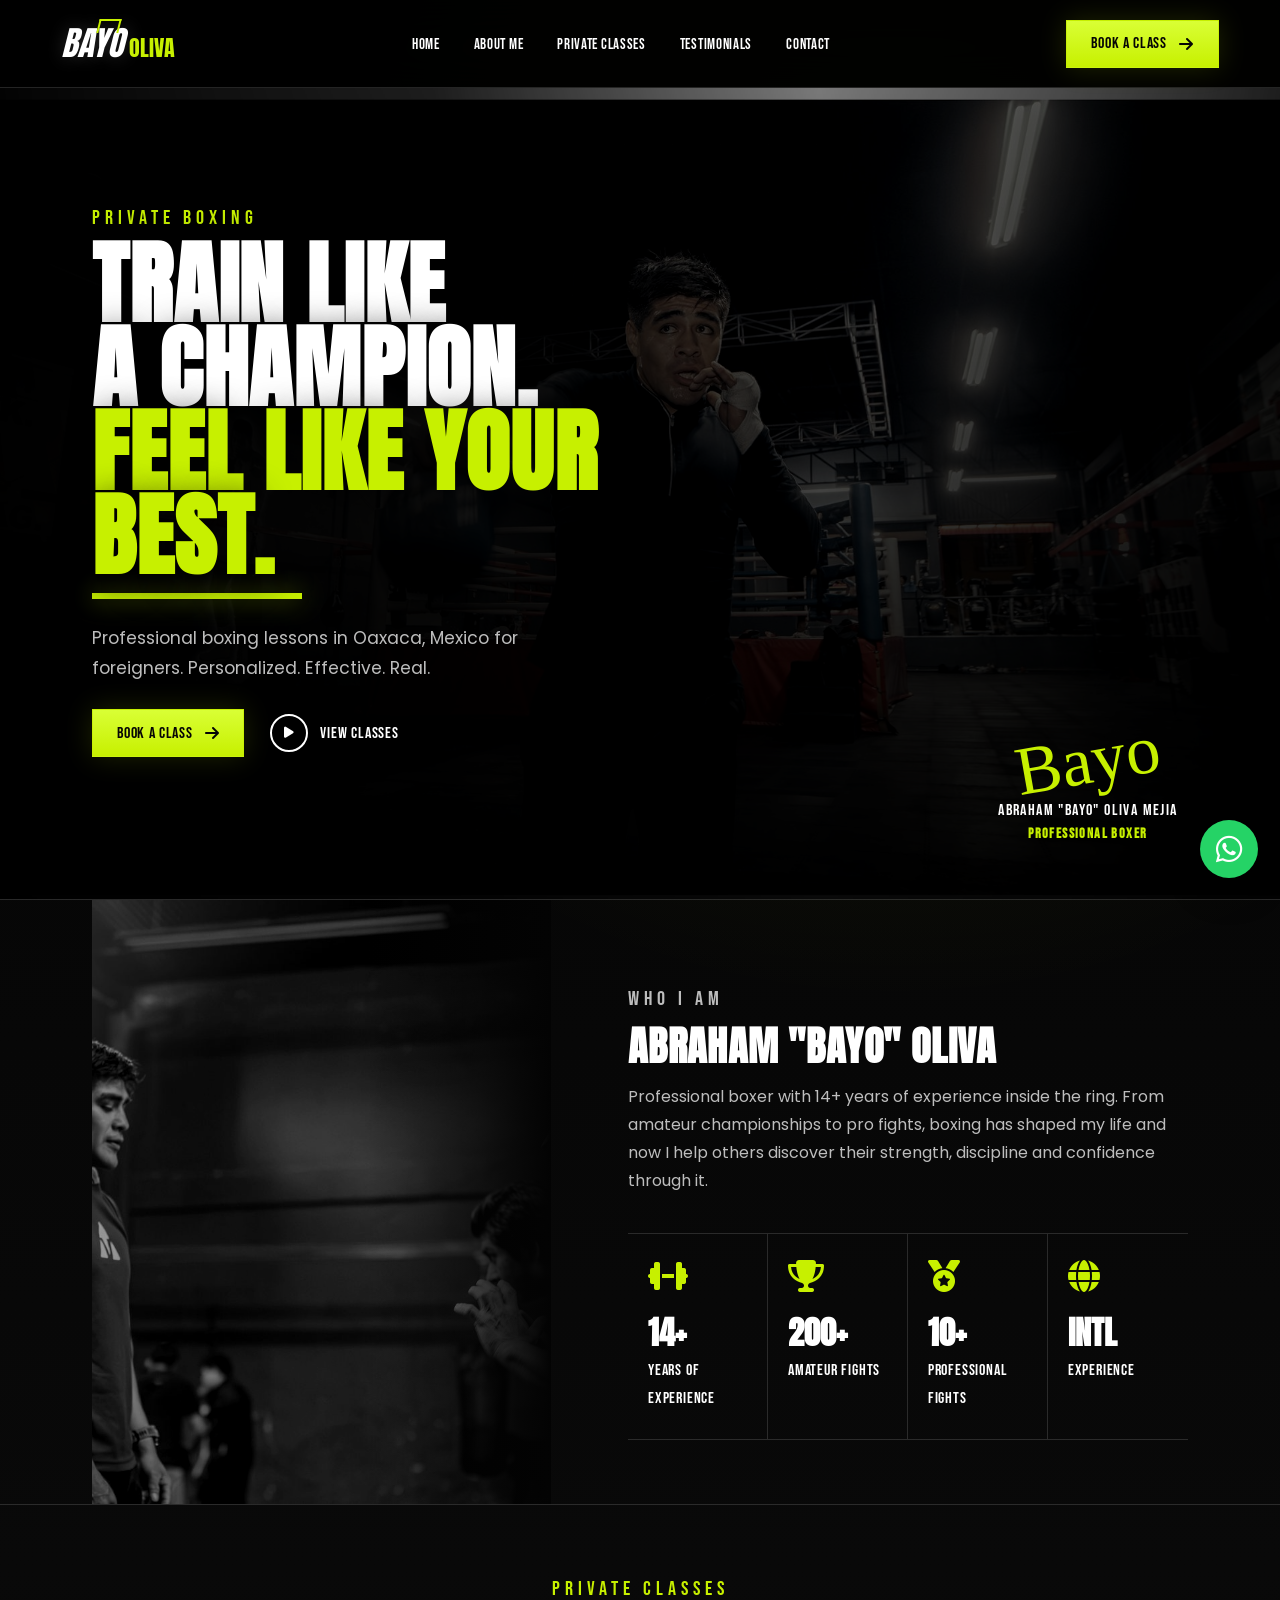
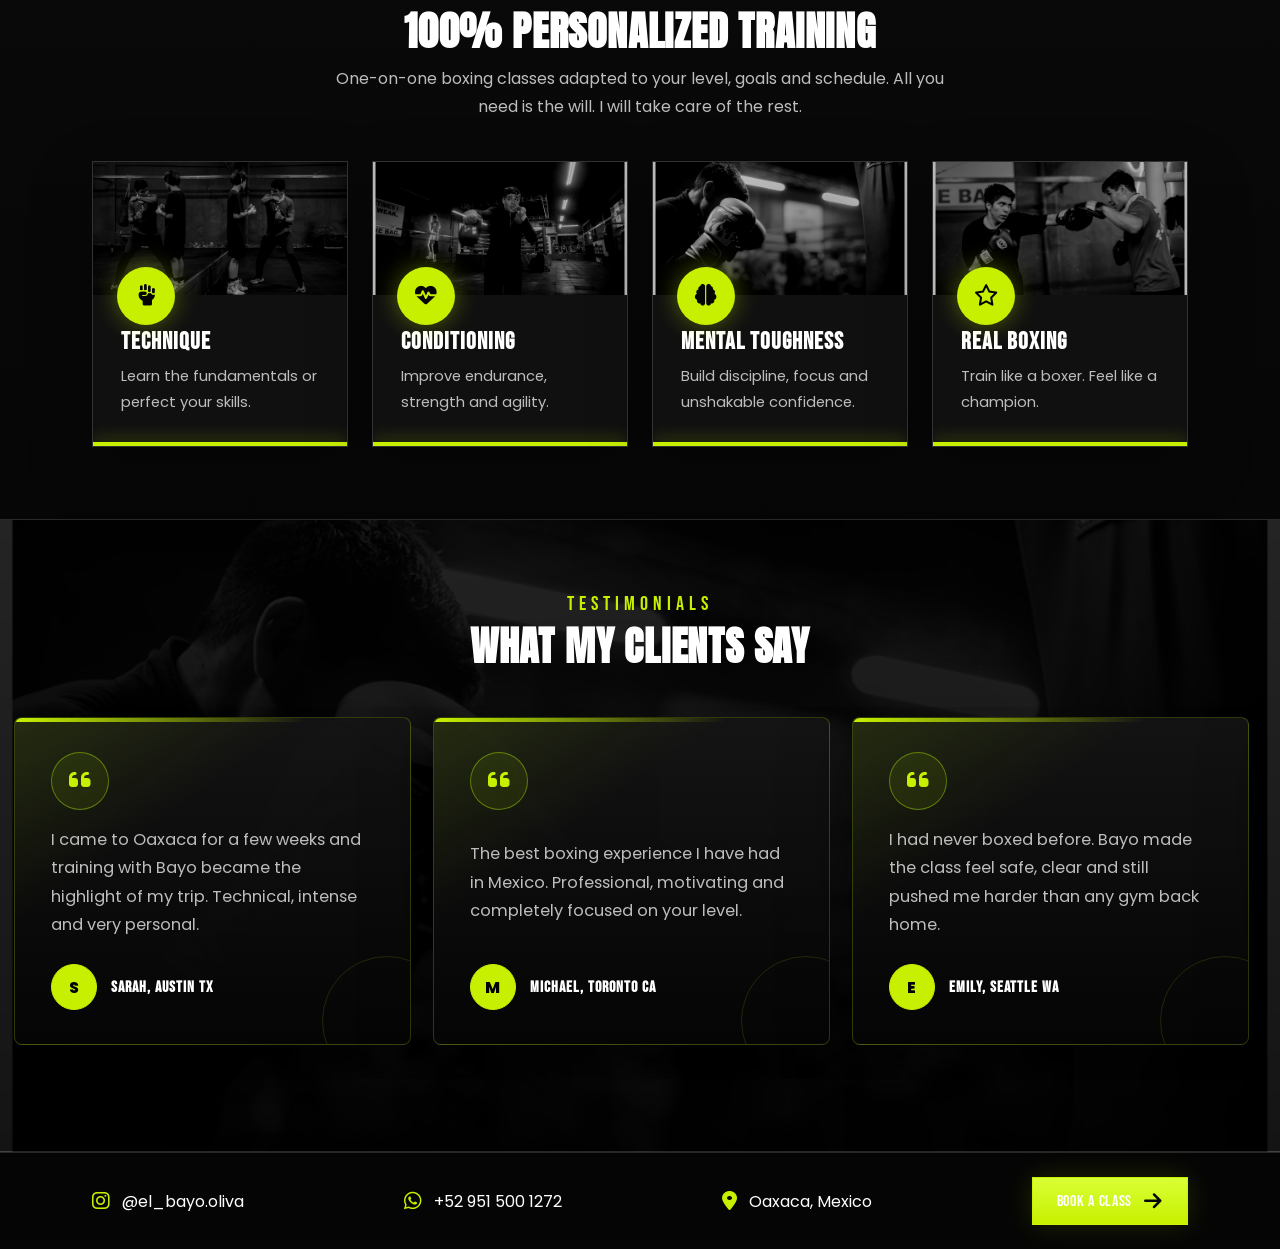
==== commit e1218ff8: "Revert "optimización web" This reverts commit a7e0cdbe10b01e9f1e6be3eb1c4c98cc0d5cd5b1.  optimizació" ====
--- a/en/index.html
+++ b/en/index.html
@@ -5,94 +5,26 @@
     <meta charset="UTF-8">
     <meta name="viewport" content="width=device-width, initial-scale=1.0">
 
-    <title>Private Boxing Classes in Oaxaca | Bayo Oliva Boxing Coach</title>
+    <title>Bayo Oliva | Private Boxing Coach</title>
 
     <meta
         name="description"
-        content="Private boxing classes in Oaxaca, Mexico with Bayo Oliva. One-on-one boxing lessons, boxing coach, technique, conditioning and real boxing training for foreigners and travelers."
+        content="Private boxing lessons in Oaxaca, Mexico with Bayo Oliva. Personalized boxing training for technique, conditioning, mindset and real boxing."
     >
 
-    <meta
-        name="keywords"
-        content="private boxing classes Oaxaca, boxing classes Oaxaca, boxing coach Oaxaca, private boxing coach, boxing lessons Oaxaca, one-on-one boxing training, boxing course Oaxaca, boxing training Mexico, Bayo Oliva"
-    >
-    <meta name="robots" content="index, follow">
-    <meta name="theme-color" content="#030303">
-
-    <link rel="canonical" href="https://www.bayocoach.com/en/">
-    <link rel="alternate" hreflang="en" href="https://www.bayocoach.com/en/">
-    <link rel="alternate" hreflang="es" href="https://www.bayocoach.com/es/">
-    <link rel="alternate" hreflang="x-default" href="https://www.bayocoach.com/en/">
-
-    <meta property="og:type" content="website">
-    <meta property="og:locale" content="en_US">
-    <meta property="og:title" content="Private Boxing Classes in Oaxaca | Bayo Oliva">
-    <meta property="og:description" content="One-on-one boxing classes in Oaxaca with professional boxer Bayo Oliva. Technique, conditioning, mindset and real boxing training.">
-    <meta property="og:url" content="https://www.bayocoach.com/en/">
-    <meta property="og:image" content="https://www.bayocoach.com/assets/hero/hero.jpg">
-    <meta name="twitter:card" content="summary_large_image">
-    <meta name="twitter:title" content="Private Boxing Classes in Oaxaca | Bayo Oliva">
-    <meta name="twitter:description" content="Private boxing lessons in Oaxaca for travelers, foreigners and anyone who wants real one-on-one boxing training.">
-    <meta name="twitter:image" content="https://www.bayocoach.com/assets/hero/hero.jpg">
-
-    <link rel="preconnect" href="https://fonts.googleapis.com">
-    <link rel="preconnect" href="https://fonts.gstatic.com" crossorigin>
-    <link rel="preconnect" href="https://cdnjs.cloudflare.com">
-    <link
-        rel="preload"
-        as="image"
-        href="../assets/hero/hero-mobile.avif"
-        type="image/avif"
-        media="(max-width: 720px)"
-    >
-    <link
-        rel="preload"
-        as="image"
-        href="../assets/hero/hero.avif"
-        type="image/avif"
-        media="(min-width: 721px)"
-    >
-
-    <link href="https://fonts.googleapis.com/css2?family=Anton&family=Bebas+Neue&family=Poppins:wght@400;500;600;700&display=swap" rel="stylesheet">
+    <link rel="alternate" hreflang="en" href="../en/">
+    <link rel="alternate" hreflang="es" href="../es/">
+    <link rel="alternate" hreflang="x-default" href="../en/">
+
+    <link href="https://fonts.googleapis.com/css2?family=Anton&family=Bebas+Neue&family=Poppins:wght@300;400;500;600;700;800&display=swap" rel="stylesheet">
 
     <link
         rel="stylesheet"
         href="https://cdnjs.cloudflare.com/ajax/libs/font-awesome/6.5.2/css/all.min.css"
     >
 
-    <link rel="stylesheet" href="../css/style.min.css?v=13">
+    <link rel="stylesheet" href="../css/style.css?v=11">
     <link rel="icon" href="../assets/favicon.svg" type="image/svg+xml">
-
-    <script type="application/ld+json">
-        {
-            "@context":"https://schema.org",
-            "@type":["LocalBusiness","SportsActivityLocation"],
-            "name":"Bayo Oliva Private Boxing Coach",
-            "alternateName":"Bayo Oliva Boxing Coach Oaxaca",
-            "url":"https://www.bayocoach.com/en/",
-            "image":"https://www.bayocoach.com/assets/hero/hero.jpg",
-            "telephone":"+529515001272",
-            "priceRange":"$$",
-            "description":"Private boxing classes and one-on-one boxing training in Oaxaca, Mexico with professional boxer Bayo Oliva.",
-            "address":{
-                "@type":"PostalAddress",
-                "addressLocality":"Oaxaca",
-                "addressRegion":"Oaxaca",
-                "addressCountry":"MX"
-            },
-            "areaServed":["Oaxaca","Oaxaca de Juárez","Mexico"],
-            "sameAs":["https://www.instagram.com/el_bayo.oliva"],
-            "knowsAbout":["private boxing classes","boxing coach","boxing lessons","boxing course","boxing training","boxing Oaxaca"],
-            "makesOffer":{
-                "@type":"Offer",
-                "itemOffered":{
-                    "@type":"Service",
-                    "name":"Private boxing classes in Oaxaca",
-                    "serviceType":"One-on-one boxing training"
-                }
-            }
-        }
-    </script>
 
 </head>
 <body>
@@ -130,29 +62,8 @@
 
         <section id="home" class="hero">
 
-        <div class="hero-media" aria-hidden="true">
-                <picture>
-                    <source
-                        srcset="../assets/hero/hero-mobile.avif"
-                        type="image/avif"
-                        media="(max-width: 720px)"
-                    >
-                    <source
-                        srcset="../assets/hero/hero-mobile.webp"
-                        type="image/webp"
-                        media="(max-width: 720px)"
-                    >
-                    <source srcset="../assets/hero/hero.avif" type="image/avif">
-                    <source srcset="../assets/hero/hero.webp" type="image/webp">
-                    <img
-                        src="../assets/hero/hero.jpg"
-                        alt=""
-                        width="1920"
-                        height="1080"
-                        fetchpriority="high"
-                        decoding="async"
-                    >
-                </picture>
+            <div class="hero-media" aria-hidden="true">
+                <img src="../assets/hero/hero.jpg" alt="">
             </div>
 
             <div class="hero-content">
@@ -204,18 +115,11 @@
         <section id="about" class="about section-split">
 
             <div class="about-image">
-                <picture>
-                    <source srcset="../assets/about/about.avif" type="image/avif">
-                    <source srcset="../assets/about/about.webp" type="image/webp">
-                    <img
-                        src="../assets/about/about.jpg"
-                        alt="Bayo Oliva coaching a private boxing class"
-                        width="1200"
-                        height="900"
-                        loading="lazy"
-                        decoding="async"
-                    >
-                </picture>
+                <img
+                    src="../assets/about/about.jpg"
+                    alt="Bayo Oliva coaching a private boxing class"
+                    loading="lazy"
+                >
             </div>
 
             <div class="about-content">
@@ -275,18 +179,11 @@
             <div class="cards">
 
                 <article class="card">
-                    <picture>
-                        <source srcset="../assets/classes/technique.avif" type="image/avif">
-                        <source srcset="../assets/classes/technique.webp" type="image/webp">
-                        <img
-                            src="../assets/classes/technique.jpg"
-                            alt="Boxing coach teaching technique in front of a mirror"
-                            width="1200"
-                            height="675"
-                            loading="lazy"
-                            decoding="async"
-                        >
-                    </picture>
+                    <img
+                        src="../assets/classes/technique.jpg"
+                        alt="Boxing coach teaching technique in front of a mirror"
+                        loading="lazy"
+                    >
                     <div class="card-body">
                         <span class="card-icon">
                             <i class="fa-solid fa-hand-fist" aria-hidden="true"></i>
@@ -297,18 +194,11 @@
                 </article>
 
                 <article class="card">
-                    <picture>
-                        <source srcset="../assets/classes/conditioning.avif" type="image/avif">
-                        <source srcset="../assets/classes/conditioning.webp" type="image/webp">
-                        <img
-                            src="../assets/classes/conditioning.jpg"
-                            alt="Boxer doing conditioning drills with gloves"
-                            width="1200"
-                            height="675"
-                            loading="lazy"
-                            decoding="async"
-                        >
-                    </picture>
+                    <img
+                        src="../assets/classes/conditioning.jpg"
+                        alt="Boxer doing conditioning drills with gloves"
+                        loading="lazy"
+                    >
                     <div class="card-body">
                         <span class="card-icon">
                             <i class="fa-solid fa-heart-pulse" aria-hidden="true"></i>
@@ -319,18 +209,11 @@
                 </article>
 
                 <article class="card">
-                    <picture>
-                        <source srcset="../assets/classes/mindset.avif" type="image/avif">
-                        <source srcset="../assets/classes/mindset.webp" type="image/webp">
-                        <img
-                            src="../assets/classes/mindset.jpg"
-                            alt="Boxer focused before striking the heavy bag"
-                            width="1200"
-                            height="675"
-                            loading="lazy"
-                            decoding="async"
-                        >
-                    </picture>
+                    <img
+                        src="../assets/classes/mindset.jpg"
+                        alt="Boxer focused before striking the heavy bag"
+                        loading="lazy"
+                    >
                     <div class="card-body">
                         <span class="card-icon">
                             <i class="fa-solid fa-brain" aria-hidden="true"></i>
@@ -341,18 +224,11 @@
                 </article>
 
                 <article class="card">
-                    <picture>
-                        <source srcset="../assets/classes/sparring.avif" type="image/avif">
-                        <source srcset="../assets/classes/sparring.webp" type="image/webp">
-                        <img
-                            src="../assets/classes/sparring.jpg"
-                            alt="Two boxers practicing sparring drills"
-                            width="1200"
-                            height="675"
-                            loading="lazy"
-                            decoding="async"
-                        >
-                    </picture>
+                    <img
+                        src="../assets/classes/sparring.jpg"
+                        alt="Two boxers practicing sparring drills"
+                        loading="lazy"
+                    >
                     <div class="card-body">
                         <span class="card-icon">
                             <i class="fa-regular fa-star" aria-hidden="true"></i>
@@ -498,7 +374,7 @@
         <i class="fab fa-whatsapp" aria-hidden="true"></i>
     </a>
 
-    <script src="../js/main.min.js" defer></script>
+    <script src="../js/main.js"></script>
 
 </body>
 </html>
--- a/css/style.css
+++ b/css/style.css
@@ -0,0 +1,1170 @@
+:root {
+    --primary:#C7F000;
+    --primary-soft:#D9FF35;
+    --black:#030303;
+    --dark:#090909;
+    --panel:#101010;
+    --line:rgba(255,255,255,.14);
+    --muted:#bdbdbd;
+    --white:#ffffff;
+}
+
+*{
+    margin:0;
+    padding:0;
+    box-sizing:border-box;
+}
+
+html{
+    scroll-behavior:smooth;
+}
+
+body{
+    font-family:'Poppins',sans-serif;
+    background:
+        radial-gradient(circle at 70% 8%, rgba(199,240,0,.12), transparent 28%),
+        linear-gradient(180deg, #030303 0%, #090909 55%, #020202 100%);
+    color:var(--white);
+    overflow-x:hidden;
+}
+
+body::before{
+    content:"";
+    position:fixed;
+    inset:0;
+    pointer-events:none;
+    z-index:-1;
+    opacity:.28;
+    background-image:
+        linear-gradient(rgba(255,255,255,.025) 1px, transparent 1px),
+        linear-gradient(90deg, rgba(255,255,255,.025) 1px, transparent 1px);
+    background-size:48px 48px;
+}
+
+img{
+    width:100%;
+    display:block;
+}
+
+a{
+    color:inherit;
+    text-decoration:none;
+}
+
+section,
+footer{
+    scroll-margin-top:110px;
+}
+
+a:focus-visible{
+    outline:3px solid var(--primary);
+    outline-offset:4px;
+}
+
+.navbar{
+    position:fixed;
+    top:0;
+    left:0;
+    width:100%;
+    z-index:1000;
+    min-height:88px;
+    display:grid;
+    grid-template-columns:auto 1fr auto;
+    align-items:center;
+    gap:34px;
+    padding:18px 4.8%;
+    background:rgba(0,0,0,.92);
+    border-bottom:1px solid var(--line);
+    backdrop-filter:blur(18px);
+}
+
+.logo{
+    display:flex;
+    align-items:flex-end;
+    gap:6px;
+    line-height:.8;
+    letter-spacing:0;
+}
+
+.logo-mark{
+    position:relative;
+    font-family:'Anton',sans-serif;
+    font-size:2.1rem;
+    font-style:italic;
+    color:var(--white);
+    text-shadow:0 0 18px rgba(255,255,255,.16);
+}
+
+.logo-mark::before{
+    content:"";
+    position:absolute;
+    top:-11px;
+    right:3px;
+    width:18px;
+    height:12px;
+    border:2px solid var(--primary);
+    border-bottom:0;
+    transform:skew(-14deg);
+}
+
+.logo-name{
+    font-family:'Anton',sans-serif;
+    font-size:1.35rem;
+    color:var(--primary);
+}
+
+nav ul{
+    display:flex;
+    justify-content:center;
+    align-items:center;
+    gap:34px;
+    list-style:none;
+}
+
+nav{
+    scrollbar-width:none;
+}
+
+nav::-webkit-scrollbar{
+    display:none;
+}
+
+nav a{
+    position:relative;
+    font-family:'Bebas Neue',sans-serif;
+    font-size:.96rem;
+    letter-spacing:.7px;
+    color:var(--white);
+}
+
+nav a::after{
+    content:"";
+    position:absolute;
+    left:0;
+    bottom:-8px;
+    width:0;
+    height:2px;
+    background:var(--primary);
+    transition:width .2s ease;
+}
+
+nav a:hover,
+nav a:focus-visible{
+    color:var(--primary);
+}
+
+nav a:hover::after,
+nav a:focus-visible::after{
+    width:100%;
+}
+
+.btn-primary{
+    display:inline-flex;
+    align-items:center;
+    justify-content:center;
+    gap:12px;
+    min-height:48px;
+    padding:0 24px;
+    background:linear-gradient(180deg, var(--primary-soft), var(--primary));
+    color:#050505;
+    border:1px solid rgba(199,240,0,.7);
+    box-shadow:0 0 28px rgba(199,240,0,.15);
+    font-family:'Bebas Neue',sans-serif;
+    font-size:1rem;
+    letter-spacing:.7px;
+    text-transform:uppercase;
+    transition:transform .2s ease, box-shadow .2s ease;
+}
+
+.btn-primary:hover{
+    transform:translateY(-2px);
+    box-shadow:0 10px 38px rgba(199,240,0,.26);
+}
+
+.hero{
+    position:relative;
+    min-height:100vh;
+    display:grid;
+    align-items:center;
+    padding:126px 7.2% 62px;
+    border-bottom:1px solid var(--line);
+    overflow:hidden;
+}
+
+.hero-media{
+    position:absolute;
+    inset:88px 0 0;
+    z-index:-2;
+}
+
+.hero-media img{
+    height:100%;
+    object-fit:cover;
+    object-position:67% center;
+    filter:contrast(1.08) saturate(.82) brightness(.78);
+}
+
+.hero::before{
+    content:"";
+    position:absolute;
+    inset:88px 0 0;
+    z-index:-1;
+    background:
+        linear-gradient(90deg, rgba(0,0,0,.98) 0%, rgba(0,0,0,.82) 34%, rgba(0,0,0,.26) 64%, rgba(0,0,0,.82) 100%),
+        linear-gradient(180deg, rgba(0,0,0,.18), rgba(0,0,0,.94));
+}
+
+.hero-content{
+    max-width:620px;
+}
+
+.eyebrow{
+    margin-bottom:12px;
+    color:var(--primary);
+    font-family:'Bebas Neue',sans-serif;
+    font-size:1.22rem;
+    letter-spacing:5px;
+    text-transform:uppercase;
+}
+
+.hero h1,
+section h2{
+    font-family:'Anton',sans-serif;
+    line-height:.94;
+    letter-spacing:.8px;
+    text-transform:uppercase;
+}
+
+.hero h1{
+    font-size:clamp(3.8rem, 7vw, 7.2rem);
+    max-width:690px;
+    text-shadow:0 8px 35px rgba(0,0,0,.85);
+}
+
+.hero h1 span,
+.hero h1 strong{
+    display:block;
+}
+
+.hero h1 strong{
+    position:relative;
+    color:var(--primary);
+}
+
+.hero h1 strong::after{
+    content:"";
+    display:block;
+    width:210px;
+    height:6px;
+    margin-top:14px;
+    background:var(--primary);
+    box-shadow:0 0 24px rgba(199,240,0,.5);
+}
+
+.description,
+.section-copy,
+.about-content p,
+.card p,
+.testimonial p{
+    color:var(--muted);
+    line-height:1.75;
+}
+
+.description{
+    max-width:510px;
+    margin:24px 0 26px;
+    font-size:1.08rem;
+}
+
+.hero-buttons{
+    display:flex;
+    align-items:center;
+    flex-wrap:wrap;
+    gap:26px;
+}
+
+.btn-video{
+    display:inline-flex;
+    align-items:center;
+    gap:12px;
+    font-family:'Bebas Neue',sans-serif;
+    letter-spacing:.8px;
+    text-transform:uppercase;
+}
+
+.btn-video span{
+    width:38px;
+    height:38px;
+    display:grid;
+    place-items:center;
+    border:2px solid var(--white);
+    border-radius:50%;
+    font-size:.8rem;
+}
+
+.hero-signature{
+    position:absolute;
+    right:8%;
+    bottom:54px;
+    text-align:center;
+}
+
+.hero-signature span{
+    display:block;
+    color:var(--primary);
+    font-family:'Brush Script MT','Segoe Script',cursive;
+    font-size:4.3rem;
+    line-height:1;
+    transform:rotate(-10deg);
+}
+
+.hero-signature p,
+.hero-signature strong{
+    font-family:'Bebas Neue',sans-serif;
+    letter-spacing:1.4px;
+    text-transform:uppercase;
+}
+
+.hero-signature p{
+    margin-top:6px;
+    color:var(--white);
+}
+
+.hero-signature strong{
+    color:var(--primary);
+    font-size:.9rem;
+}
+
+.section-split{
+    display:grid;
+    grid-template-columns:.82fr 1fr;
+    align-items:center;
+    gap:7%;
+    padding:0 7.2%;
+    border-bottom:1px solid var(--line);
+}
+
+.about-image{
+    align-self:stretch;
+    min-height:390px;
+    position:relative;
+}
+
+.about-image::after{
+    content:"";
+    position:absolute;
+    inset:0;
+    background:linear-gradient(90deg, transparent 60%, var(--black));
+}
+
+.about-image img{
+    height:100%;
+    min-height:390px;
+    object-fit:cover;
+    object-position:center;
+    filter:grayscale(1) contrast(1.12) brightness(.76);
+}
+
+.about-content{
+    padding:64px 0;
+}
+
+.about-content h2,
+.classes h2,
+.testimonials h2{
+    font-size:clamp(2rem, 3.1vw, 3.3rem);
+}
+
+.about-content > p{
+    max-width:650px;
+    margin-top:18px;
+}
+
+.stats{
+    display:grid;
+    grid-template-columns:repeat(4,1fr);
+    margin-top:38px;
+    border-top:1px solid var(--line);
+    border-bottom:1px solid var(--line);
+}
+
+.stat{
+    min-height:150px;
+    padding:26px 20px;
+    border-right:1px solid var(--line);
+}
+
+.stat:last-child{
+    border-right:0;
+}
+
+.stat i{
+    color:var(--primary);
+    font-size:2rem;
+    margin-bottom:16px;
+}
+
+.stat h3{
+    font-family:'Anton',sans-serif;
+    font-size:2rem;
+}
+
+.stat p{
+    color:var(--white);
+    font-family:'Bebas Neue',sans-serif;
+    letter-spacing:.8px;
+    text-transform:uppercase;
+}
+
+.classes,
+.testimonials{
+    padding:72px 7.2%;
+    text-align:center;
+    border-bottom:1px solid var(--line);
+}
+
+.section-copy{
+    max-width:640px;
+    margin:14px auto 40px;
+}
+
+.cards{
+    display:grid;
+    grid-template-columns:repeat(4,1fr);
+    gap:24px;
+    text-align:left;
+}
+
+.card{
+    position:relative;
+    overflow:hidden;
+    background:var(--panel);
+    border:1px solid var(--line);
+    box-shadow:0 24px 60px rgba(0,0,0,.28);
+}
+
+.card::after{
+    content:"";
+    position:absolute;
+    left:0;
+    right:0;
+    bottom:0;
+    height:4px;
+    background:var(--primary);
+    box-shadow:0 0 18px rgba(199,240,0,.55);
+}
+
+.card img{
+    aspect-ratio:16/8.4;
+    object-fit:cover;
+    filter:grayscale(1) contrast(1.15) brightness(.72);
+}
+
+.card-body{
+    position:relative;
+    padding:32px 28px 30px;
+}
+
+.card-icon{
+    position:absolute;
+    top:-28px;
+    left:24px;
+    width:58px;
+    height:58px;
+    display:grid;
+    place-items:center;
+    color:#050505;
+    background:var(--primary);
+    border-radius:50%;
+    box-shadow:0 0 24px rgba(199,240,0,.38);
+    font-size:1.35rem;
+}
+
+.card h3{
+    font-family:'Bebas Neue',sans-serif;
+    font-size:1.5rem;
+    letter-spacing:1px;
+    text-transform:uppercase;
+}
+
+.card p{
+    margin-top:8px;
+    font-size:.92rem;
+}
+
+.testimonials{
+    position:relative;
+    overflow:hidden;
+    background:
+        linear-gradient(rgba(0,0,0,.86), rgba(0,0,0,.92)),
+        url("../assets/classes/mindset.jpg") center/cover;
+}
+
+.testimonial-grid{
+    display:flex;
+    gap:22px;
+    margin:42px -7.2% 0;
+    padding:10px 7.2% 34px;
+    overflow-x:auto;
+    overscroll-behavior-x:contain;
+    scroll-snap-type:x mandatory;
+    scrollbar-color:var(--primary) rgba(255,255,255,.08);
+    scrollbar-width:thin;
+    border:0;
+    text-align:left;
+    cursor:grab;
+}
+
+.testimonial-grid::-webkit-scrollbar{
+    height:8px;
+}
+
+.testimonial-grid::-webkit-scrollbar-track{
+    margin:0 7.2vw;
+    border-radius:999px;
+    background:rgba(255,255,255,.08);
+}
+
+.testimonial-grid::-webkit-scrollbar-thumb{
+    border-radius:999px;
+    background:linear-gradient(90deg, var(--primary), #e6ff66);
+}
+
+.testimonial-grid:active{
+    cursor:grabbing;
+}
+
+.testimonial{
+    position:relative;
+    flex:0 0 clamp(340px, 31vw, 440px);
+    min-height:310px;
+    display:flex;
+    flex-direction:column;
+    justify-content:space-between;
+    padding:34px 36px;
+    overflow:hidden;
+    border:1px solid rgba(191,255,0,.22);
+    border-radius:8px;
+    background:
+        linear-gradient(145deg, rgba(191,255,0,.11), transparent 34%),
+        linear-gradient(180deg, rgba(20,20,20,.94), rgba(5,5,5,.92));
+    box-shadow:0 24px 70px rgba(0,0,0,.45);
+    scroll-snap-align:start;
+    transition:transform .25s ease, border-color .25s ease, box-shadow .25s ease;
+}
+
+.testimonial::before{
+    content:"";
+    position:absolute;
+    inset:0 0 auto;
+    height:4px;
+    background:linear-gradient(90deg, var(--primary), transparent 74%);
+}
+
+.testimonial::after{
+    content:"";
+    position:absolute;
+    right:-42px;
+    bottom:-42px;
+    width:128px;
+    height:128px;
+    border:1px solid rgba(191,255,0,.18);
+    border-radius:50%;
+    opacity:.75;
+}
+
+.testimonial:hover{
+    transform:translateY(-8px);
+    border-color:rgba(191,255,0,.56);
+    box-shadow:0 34px 90px rgba(0,0,0,.58), 0 0 34px rgba(191,255,0,.1);
+}
+
+.testimonial > i{
+    position:relative;
+    z-index:1;
+    color:var(--primary);
+    width:58px;
+    height:58px;
+    display:grid;
+    place-items:center;
+    border:1px solid rgba(191,255,0,.38);
+    border-radius:50%;
+    background:rgba(191,255,0,.08);
+    font-size:1.55rem;
+    margin-bottom:16px;
+}
+
+.testimonial p{
+    position:relative;
+    z-index:1;
+    font-size:1.02rem;
+}
+
+.testimonial footer{
+    position:relative;
+    z-index:1;
+    display:flex;
+    align-items:center;
+    gap:14px;
+    margin-top:24px;
+}
+
+.testimonial footer span{
+    width:46px;
+    height:46px;
+    display:grid;
+    place-items:center;
+    border-radius:50%;
+    background:var(--primary);
+    border:1px solid var(--primary);
+    color:#030303;
+    font-weight:800;
+}
+
+.testimonial footer strong{
+    font-family:'Bebas Neue',sans-serif;
+    letter-spacing:1px;
+    text-transform:uppercase;
+}
+
+.contact{
+    display:grid;
+    grid-template-columns:repeat(4,auto);
+    justify-content:space-between;
+    align-items:center;
+    gap:28px;
+    padding:24px 7.2%;
+    background:#050505;
+    border-top:1px solid var(--line);
+}
+
+.contact a,
+.contact span{
+    display:inline-flex;
+    align-items:center;
+    gap:12px;
+    color:var(--white);
+}
+
+.contact i{
+    color:var(--primary);
+    font-size:1.25rem;
+}
+
+.contact .btn-primary i{
+    color:#050505;
+}
+
+.whatsapp-float{
+    position:fixed;
+    right:22px;
+    bottom:22px;
+    z-index:900;
+    width:58px;
+    height:58px;
+    display:grid;
+    place-items:center;
+    border-radius:50%;
+    background:#25D366;
+    color:white;
+    font-size:1.9rem;
+    box-shadow:0 14px 32px rgba(0,0,0,.4);
+}
+
+@media(max-width:1100px){
+    .navbar{
+        grid-template-columns:auto auto;
+    }
+
+    nav{
+        grid-column:1/-1;
+        order:3;
+        overflow-x:auto;
+    }
+
+    nav ul{
+        justify-content:flex-start;
+        min-width:max-content;
+    }
+
+    .hero{
+        padding-top:178px;
+    }
+
+    .hero-media,
+    .hero::before{
+        inset:130px 0 0;
+    }
+
+    .cards,
+    .stats{
+        grid-template-columns:repeat(2,1fr);
+    }
+
+    .section-split{
+        grid-template-columns:1fr;
+    }
+
+    .stat{
+        border-right:0;
+    }
+
+    .stat:not(:last-child){
+        border-bottom:1px solid var(--line);
+    }
+
+    .testimonial{
+        flex-basis:min(520px, 48vw);
+    }
+
+    .contact{
+        grid-template-columns:1fr 1fr;
+    }
+}
+
+@media(max-width:720px){
+    .navbar{
+        grid-template-columns:1fr auto;
+        min-height:122px;
+        padding:28px 6% 0;
+        gap:18px;
+        align-items:start;
+        background:#000;
+        border-bottom:10px solid rgba(255,255,255,.28);
+    }
+
+    .logo-mark{
+        font-family:'Anton',sans-serif;
+        font-size:2.15rem;
+        font-style:normal;
+        line-height:1;
+    }
+
+    .logo-mark::before{
+        display:none;
+    }
+
+    .logo-name{
+        align-self:center;
+        font-size:1.15rem;
+        line-height:1;
+    }
+
+    .nav-cta{
+        min-height:62px;
+        padding:0 24px;
+        font-size:1.12rem;
+    }
+
+    nav{
+        display:none;
+    }
+
+    nav ul{
+        gap:26px;
+        min-width:max-content;
+    }
+
+    nav a{
+        font-size:1.02rem;
+    }
+
+    .hero{
+        min-height:790px;
+        padding:150px 6% 58px;
+        align-items:start;
+    }
+
+    .hero-media{
+        inset:122px 0 0;
+    }
+
+    .hero-media img{
+        object-position:61% center;
+        filter:contrast(1.08) saturate(.88) brightness(.7);
+    }
+
+    .hero::before{
+        inset:122px 0 0;
+        background:
+            linear-gradient(90deg, rgba(0,0,0,.96) 0%, rgba(0,0,0,.82) 58%, rgba(0,0,0,.44) 100%),
+            linear-gradient(180deg, rgba(0,0,0,.05), rgba(0,0,0,.96));
+    }
+
+    .hero-content{
+        max-width:none;
+        padding-top:34px;
+    }
+
+    .eyebrow{
+        margin-bottom:20px;
+        font-size:1.35rem;
+        letter-spacing:4px;
+    }
+
+    .hero h1{
+        font-size:clamp(4.05rem, 15.8vw, 5.25rem);
+        max-width:680px;
+        line-height:.98;
+    }
+
+    .hero h1 strong::after{
+        width:280px;
+        height:7px;
+        margin-top:18px;
+    }
+
+    .description{
+        max-width:650px;
+        margin:44px 0 34px;
+        font-size:1.42rem;
+        line-height:1.55;
+    }
+
+    .hero-buttons{
+        gap:28px;
+    }
+
+    .hero .btn-primary{
+        min-height:72px;
+        padding:0 28px;
+        font-size:1.2rem;
+    }
+
+    .btn-video{
+        gap:14px;
+        font-size:1.15rem;
+    }
+
+    .btn-video span{
+        width:58px;
+        height:58px;
+        font-size:.95rem;
+    }
+
+    .hero-signature{
+        display:none;
+    }
+
+    .about{
+        position:relative;
+        min-height:360px;
+        padding-top:0;
+        padding-bottom:0;
+        overflow:hidden;
+    }
+
+    .about-image{
+        position:absolute;
+        inset:0;
+        min-height:100%;
+        z-index:-2;
+    }
+
+    .about-image::after{
+        background:rgba(0,0,0,.82);
+    }
+
+    .about-image img{
+        min-height:100%;
+        height:100%;
+        filter:grayscale(1) contrast(1.12) brightness(.45);
+    }
+
+    .about-content{
+        padding:48px 0 50px;
+    }
+
+    .about-content h2{
+        max-width:650px;
+        font-size:clamp(2rem, 8.4vw, 3rem);
+    }
+
+    .about-content > p{
+        margin-top:18px;
+        font-size:1.05rem;
+        line-height:1.55;
+    }
+
+    .stats{
+        grid-template-columns:repeat(4,1fr);
+        gap:0;
+        margin-top:28px;
+        border-top:0;
+        border-bottom:0;
+    }
+
+    .stat{
+        min-height:82px;
+        padding:0 8px;
+        text-align:center;
+        border-right:1px solid var(--line);
+        border-bottom:0;
+    }
+
+    .stat:last-child{
+        border-right:0;
+    }
+
+    .stat i{
+        display:none;
+    }
+
+    .stat h3{
+        font-size:1.8rem;
+    }
+
+    .stat p{
+        margin-top:4px;
+        font-size:.78rem;
+        line-height:1.25;
+    }
+
+    .section-split,
+    .classes,
+    .testimonials{
+        padding-left:6%;
+        padding-right:6%;
+    }
+
+    .classes{
+        padding-top:62px;
+        padding-bottom:70px;
+    }
+
+    .classes .eyebrow{
+        text-align:center;
+        margin-bottom:12px;
+    }
+
+    .classes h2{
+        max-width:620px;
+        margin:0 auto;
+        font-size:clamp(2.2rem, 9vw, 3rem);
+        line-height:1.08;
+    }
+
+    .section-copy{
+        max-width:570px;
+        margin:18px auto 40px;
+        font-size:1.05rem;
+        line-height:1.45;
+    }
+
+    .cards,
+    .contact{
+        grid-template-columns:1fr;
+    }
+
+    .cards{
+        grid-template-columns:repeat(2,minmax(0,1fr));
+        gap:24px;
+    }
+
+    .card img{
+        aspect-ratio:16/9;
+    }
+
+    .card-body{
+        min-height:150px;
+        padding:38px 18px 22px 88px;
+    }
+
+    .card-icon{
+        top:-30px;
+        left:24px;
+        width:68px;
+        height:68px;
+        font-size:1.45rem;
+    }
+
+    .card h3{
+        font-size:1.18rem;
+        letter-spacing:.6px;
+        white-space:nowrap;
+    }
+
+    .card p{
+        font-size:.92rem;
+        line-height:1.45;
+    }
+
+    .contact{
+        justify-content:start;
+    }
+
+    .testimonials{
+        padding-top:64px;
+        padding-bottom:70px;
+        overflow:hidden;
+    }
+
+    .testimonials h2{
+        max-width:620px;
+        margin:0 auto;
+        font-size:clamp(2.2rem, 9vw, 3rem);
+        line-height:1.08;
+    }
+
+    .testimonial-grid{
+        display:flex;
+        gap:18px;
+        margin:34px -6% 0;
+        padding:0 6% 18px;
+        overflow-x:auto;
+        overscroll-behavior-x:contain;
+        scroll-snap-type:x mandatory;
+        scrollbar-width:none;
+        border:0;
+    }
+
+    .testimonial-grid::-webkit-scrollbar{
+        display:none;
+    }
+
+    .testimonial{
+        flex:0 0 82%;
+        min-height:330px;
+        display:flex;
+        flex-direction:column;
+        justify-content:space-between;
+        padding:30px 28px;
+        border:1px solid rgba(191,255,0,.28);
+        background:
+            linear-gradient(145deg, rgba(191,255,0,.11), transparent 34%),
+            linear-gradient(180deg, rgba(20,20,20,.94), rgba(5,5,5,.92));
+        box-shadow:0 24px 60px rgba(0,0,0,.34);
+        scroll-snap-align:start;
+    }
+
+    .testimonial:not(:last-child),
+    .testimonial:nth-child(n+4){
+        border-bottom:1px solid rgba(191,255,0,.28);
+        border-top:1px solid rgba(191,255,0,.28);
+    }
+
+    .testimonial > i{
+        margin-bottom:18px;
+    }
+
+    .testimonial p{
+        font-size:1rem;
+        line-height:1.65;
+    }
+
+    .testimonial footer{
+        margin-top:26px;
+    }
+
+    .testimonial footer strong{
+        font-size:1.05rem;
+    }
+}
+
+@media(max-width:430px){
+    .navbar{
+        padding-left:5%;
+        padding-right:5%;
+    }
+
+    .logo-mark{
+        font-size:1.78rem;
+    }
+
+    .logo-name{
+        font-size:.98rem;
+    }
+
+    .nav-cta{
+        min-height:56px;
+        padding:0 18px;
+        font-size:1rem;
+    }
+
+    .hero{
+        min-height:730px;
+        padding-left:5%;
+        padding-right:5%;
+    }
+
+    .hero h1{
+        font-size:clamp(3.18rem, 15.4vw, 4.15rem);
+    }
+
+    .description{
+        margin-top:34px;
+        font-size:1.12rem;
+    }
+
+    .hero .btn-primary{
+        min-height:58px;
+        padding:0 20px;
+        font-size:1rem;
+    }
+
+    .btn-video{
+        font-size:.98rem;
+    }
+
+    .btn-video span{
+        width:48px;
+        height:48px;
+    }
+
+    .about-content h2{
+        font-size:2.05rem;
+    }
+
+    .about-content > p{
+        font-size:.98rem;
+    }
+
+    .stat h3{
+        font-size:1.42rem;
+    }
+
+    .stat p{
+        font-size:.65rem;
+    }
+
+    .classes h2{
+        font-size:2.18rem;
+    }
+
+    .cards{
+        gap:14px;
+    }
+
+    .card-body{
+        min-height:154px;
+        padding:34px 12px 20px 70px;
+    }
+
+    .card-icon{
+        left:16px;
+        width:58px;
+        height:58px;
+    }
+
+    .card h3{
+        font-size:.92rem;
+    }
+
+    .card p{
+        font-size:.78rem;
+    }
+
+    .testimonial-grid{
+        gap:14px;
+    }
+
+    .testimonial{
+        flex-basis:86%;
+        min-height:350px;
+        padding:28px 24px;
+    }
+
+    .testimonial p{
+        font-size:.94rem;
+    }
+}
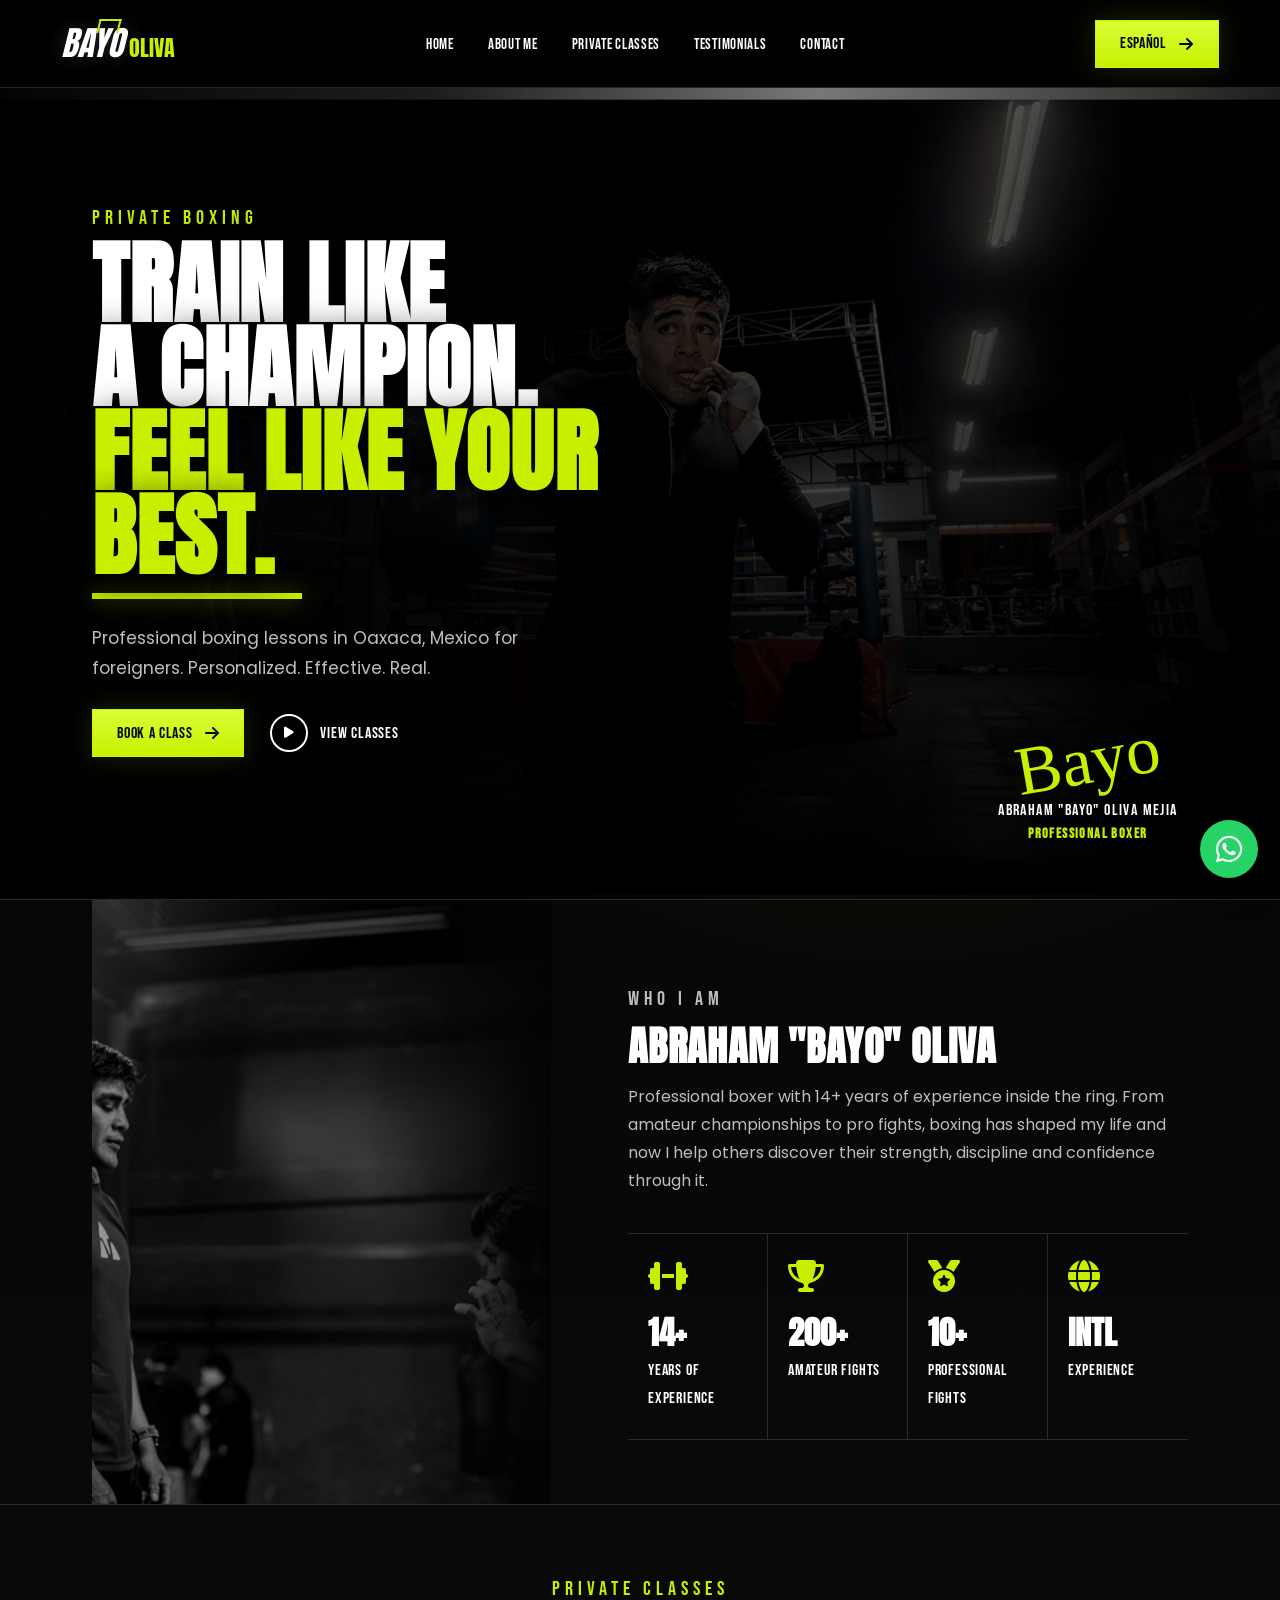
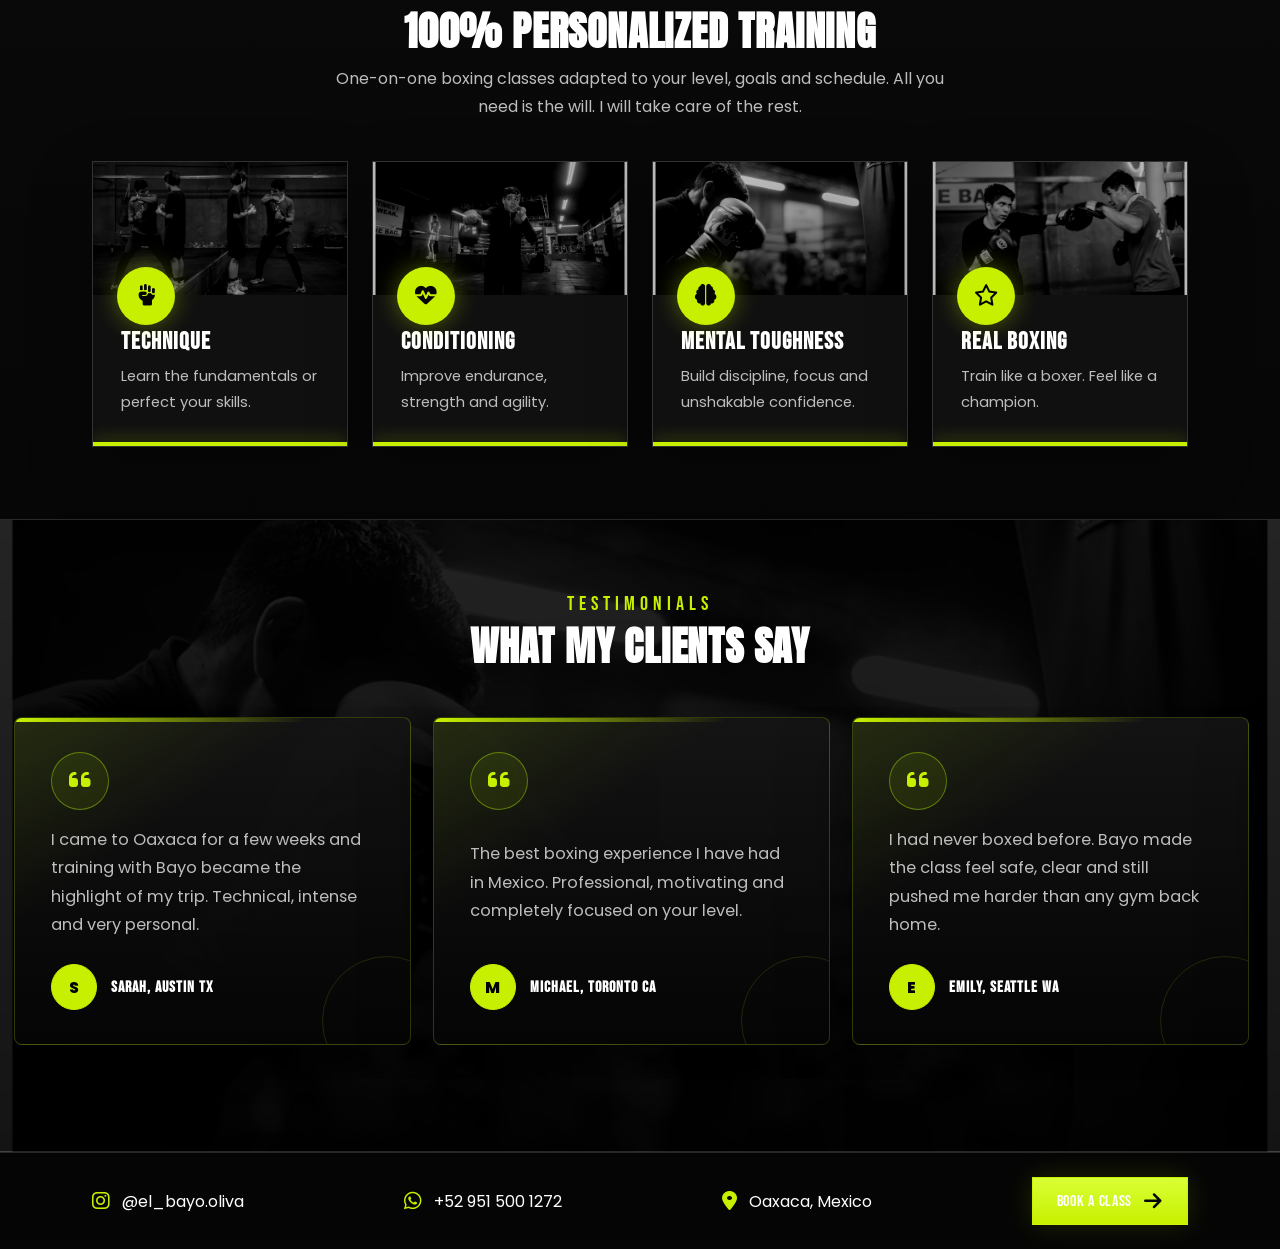
==== commit 2e1a9442: "rediseño" ====
--- a/en/index.html
+++ b/en/index.html
@@ -12,9 +12,28 @@
         content="Private boxing lessons in Oaxaca, Mexico with Bayo Oliva. Personalized boxing training for technique, conditioning, mindset and real boxing."
     >
 
-    <link rel="alternate" hreflang="en" href="../en/">
-    <link rel="alternate" hreflang="es" href="../es/">
-    <link rel="alternate" hreflang="x-default" href="../en/">
+    <link rel="canonical" href="https://www.bayocoach.com/en/">
+    <link rel="alternate" hreflang="es" href="https://www.bayocoach.com/">
+    <link rel="alternate" hreflang="en" href="https://www.bayocoach.com/en/">
+    <link rel="alternate" hreflang="x-default" href="https://www.bayocoach.com/">
+
+    <meta property="og:type" content="website">
+    <meta property="og:locale" content="en_US">
+    <meta property="og:title" content="Bayo Oliva | Private Boxing Coach">
+    <meta
+        property="og:description"
+        content="Private boxing lessons in Oaxaca, Mexico with Bayo Oliva. Personalized boxing training for technique, conditioning, mindset and real boxing."
+    >
+    <meta property="og:url" content="https://www.bayocoach.com/en/">
+    <meta property="og:image" content="https://www.bayocoach.com/assets/hero/hero.jpg">
+
+    <meta name="twitter:card" content="summary_large_image">
+    <meta name="twitter:title" content="Bayo Oliva | Private Boxing Coach">
+    <meta
+        name="twitter:description"
+        content="Private boxing lessons in Oaxaca, Mexico with Bayo Oliva. Personalized boxing training for technique, conditioning, mindset and real boxing."
+    >
+    <meta name="twitter:image" content="https://www.bayocoach.com/assets/hero/hero.jpg">
 
     <link href="https://fonts.googleapis.com/css2?family=Anton&family=Bebas+Neue&family=Poppins:wght@300;400;500;600;700;800&display=swap" rel="stylesheet">
 
@@ -47,12 +66,11 @@
         </nav>
 
         <a
-            href="https://wa.me/529515001272?text=Hello%2C%20I%20would%20like%20to%20get%20information%20about%20private%20boxing%20classes"
-            target="_blank"
-            rel="noopener noreferrer"
+            href="https://www.bayocoach.com/"
             class="btn-primary nav-cta"
+            aria-label="View site in Spanish"
         >
-            Book a Class
+            Español
             <i class="fa-solid fa-arrow-right" aria-hidden="true"></i>
         </a>
 
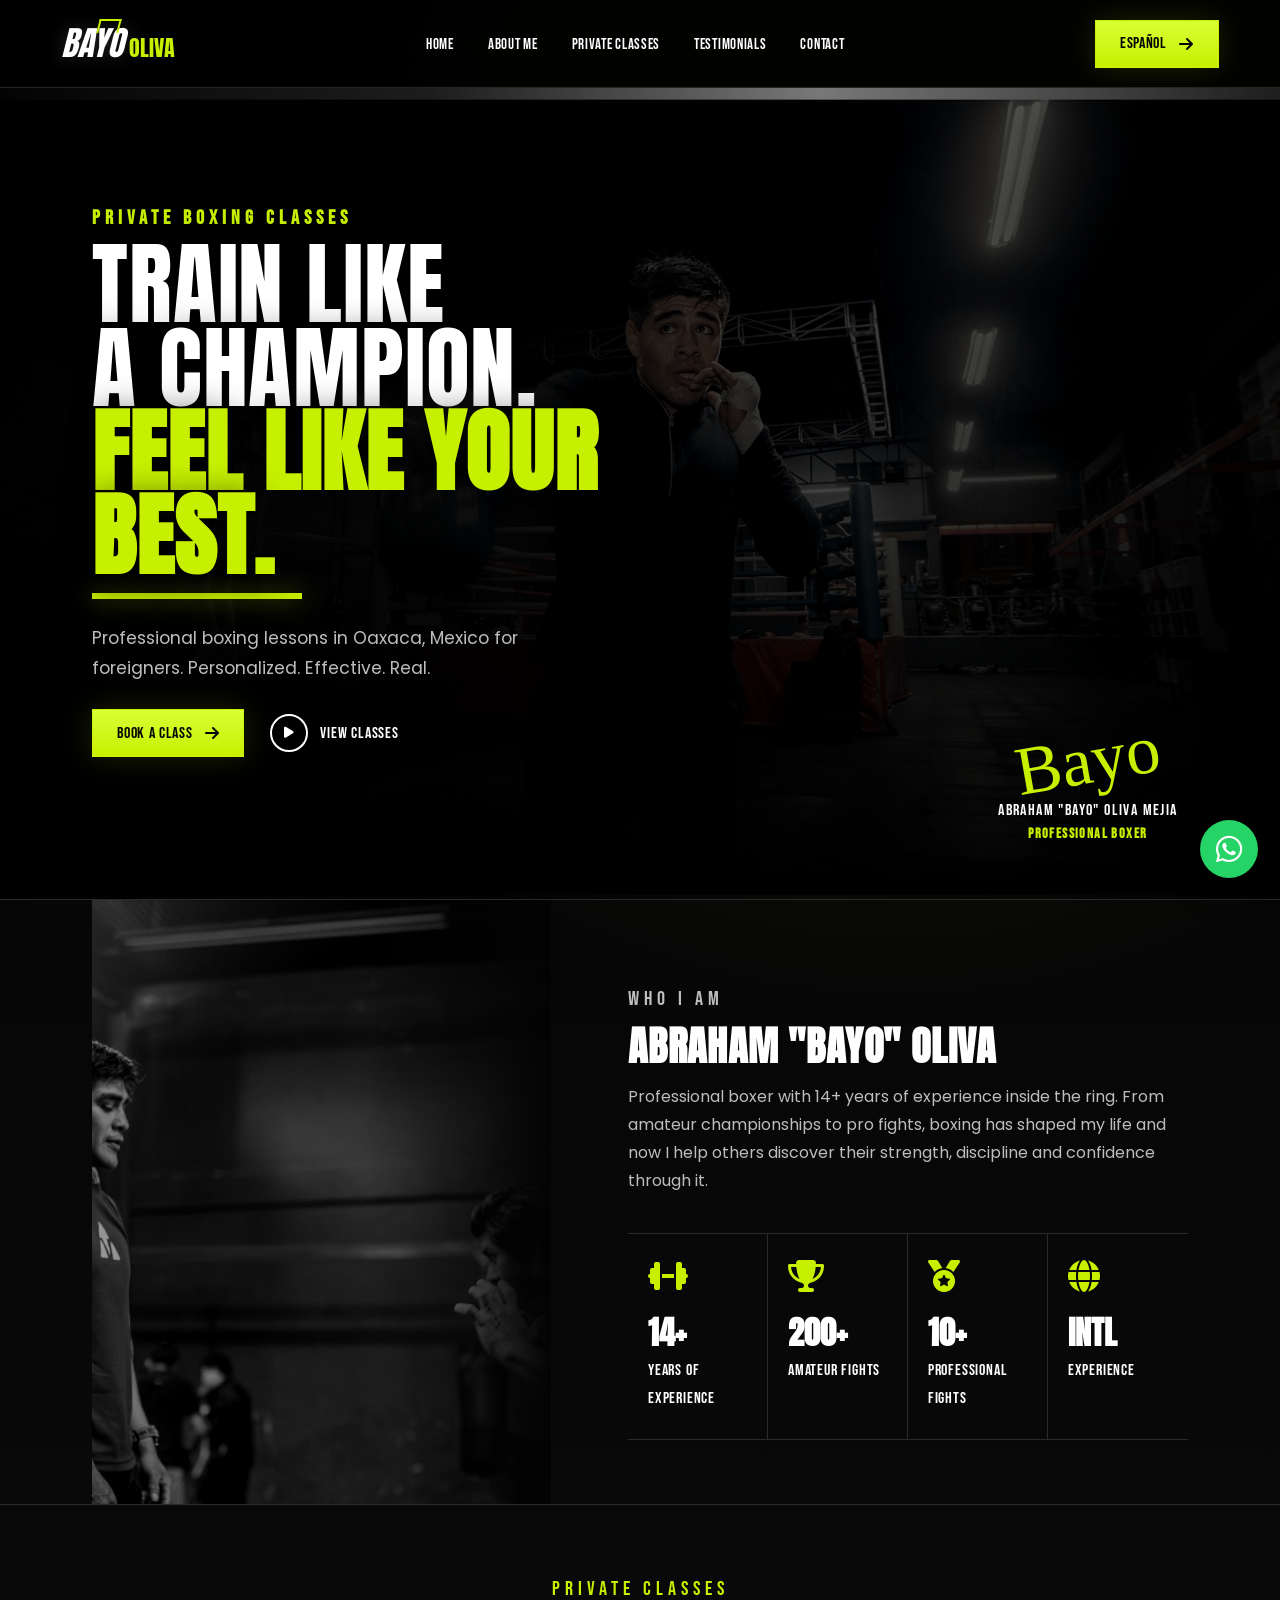
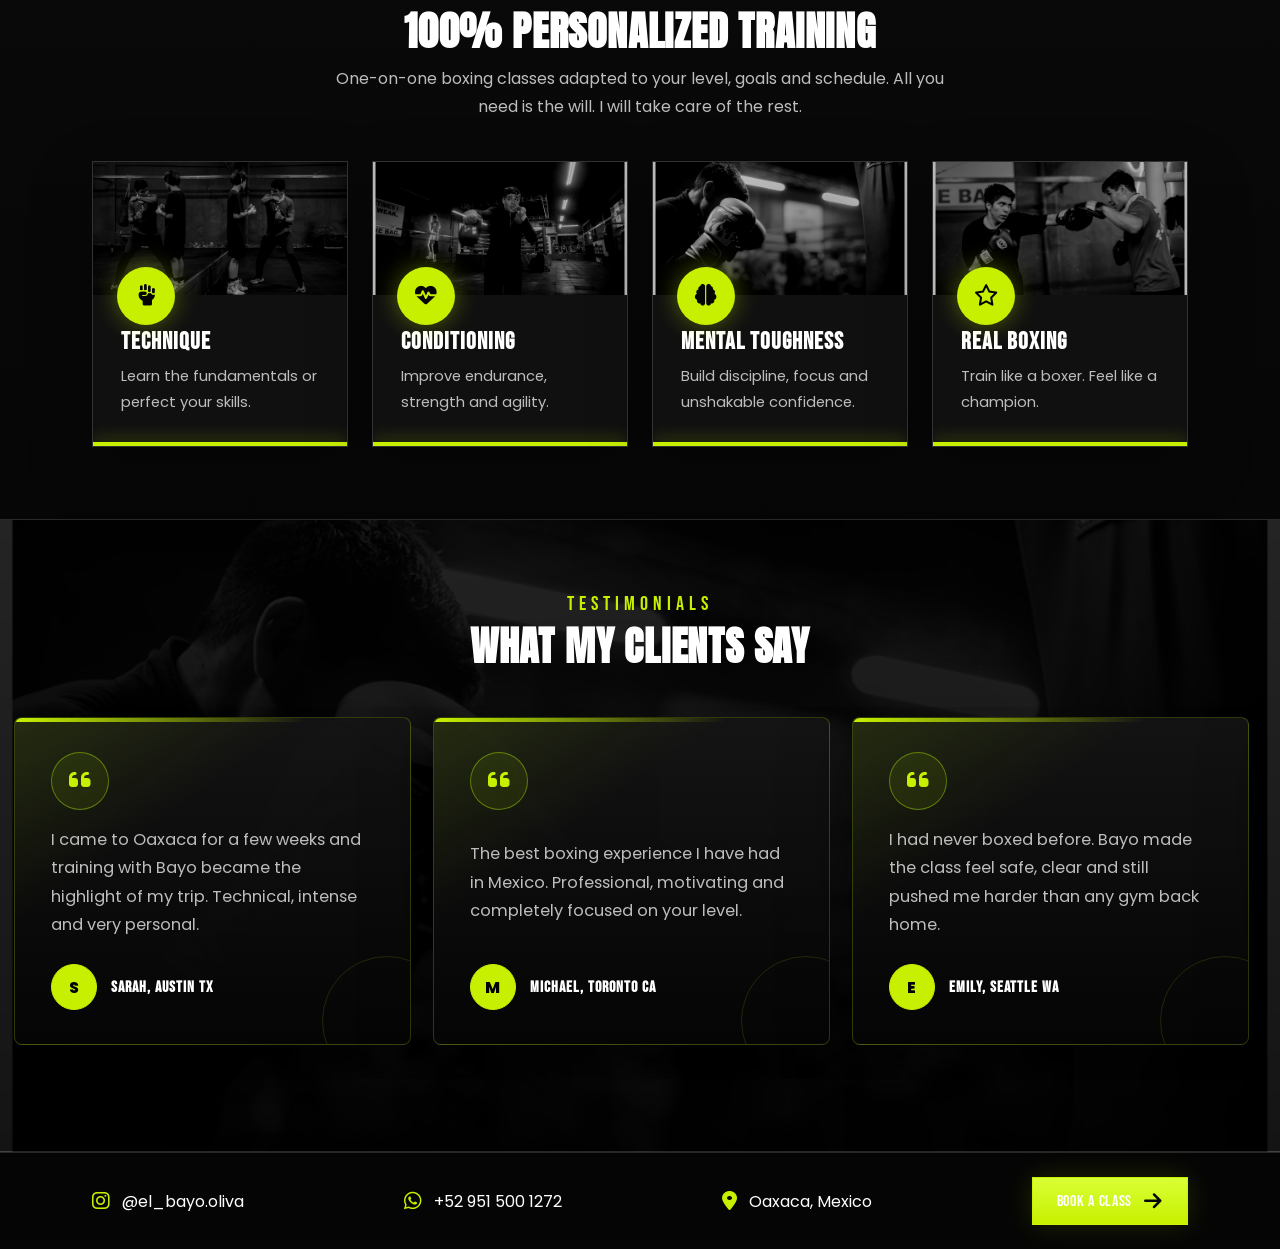
==== commit 2d737676: "mejora del titulo" ====
--- a/en/index.html
+++ b/en/index.html
@@ -5,7 +5,7 @@
     <meta charset="UTF-8">
     <meta name="viewport" content="width=device-width, initial-scale=1.0">
 
-    <title>Bayo Oliva | Private Boxing Coach</title>
+    <title>Private Boxing Classes | Bayo Oliva</title>
 
     <meta
         name="description"
@@ -86,13 +86,13 @@
 
             <div class="hero-content">
 
-                <p class="eyebrow">Private Boxing</p>
-
-                <h1>
+                <h1 class="eyebrow">Private Boxing Classes</h1>
+
+                <p class="hero-title">
                     Train Like
                     <span>A Champion.</span>
                     <strong>Feel Like Your Best.</strong>
-                </h1>
+                </p>
 
                 <p class="description">
                     Professional boxing lessons in Oaxaca, Mexico for foreigners.
--- a/css/style.css
+++ b/css/style.css
@@ -227,7 +227,7 @@
     text-transform:uppercase;
 }
 
-.hero h1,
+.hero-title,
 section h2{
     font-family:'Anton',sans-serif;
     line-height:.94;
@@ -235,23 +235,23 @@
     text-transform:uppercase;
 }
 
-.hero h1{
+.hero-title{
     font-size:clamp(3.8rem, 7vw, 7.2rem);
     max-width:690px;
     text-shadow:0 8px 35px rgba(0,0,0,.85);
 }
 
-.hero h1 span,
-.hero h1 strong{
+.hero-title span,
+.hero-title strong{
     display:block;
 }
 
-.hero h1 strong{
+.hero-title strong{
     position:relative;
     color:var(--primary);
 }
 
-.hero h1 strong::after{
+.hero-title strong::after{
     content:"";
     display:block;
     width:210px;
@@ -802,13 +802,13 @@
         letter-spacing:4px;
     }
 
-    .hero h1{
+    .hero-title{
         font-size:clamp(4.05rem, 15.8vw, 5.25rem);
         max-width:680px;
         line-height:.98;
     }
 
-    .hero h1 strong::after{
+    .hero-title strong::after{
         width:280px;
         height:7px;
         margin-top:18px;
@@ -1087,7 +1087,7 @@
         padding-right:5%;
     }
 
-    .hero h1{
+    .hero-title{
         font-size:clamp(3.18rem, 15.4vw, 4.15rem);
     }
 
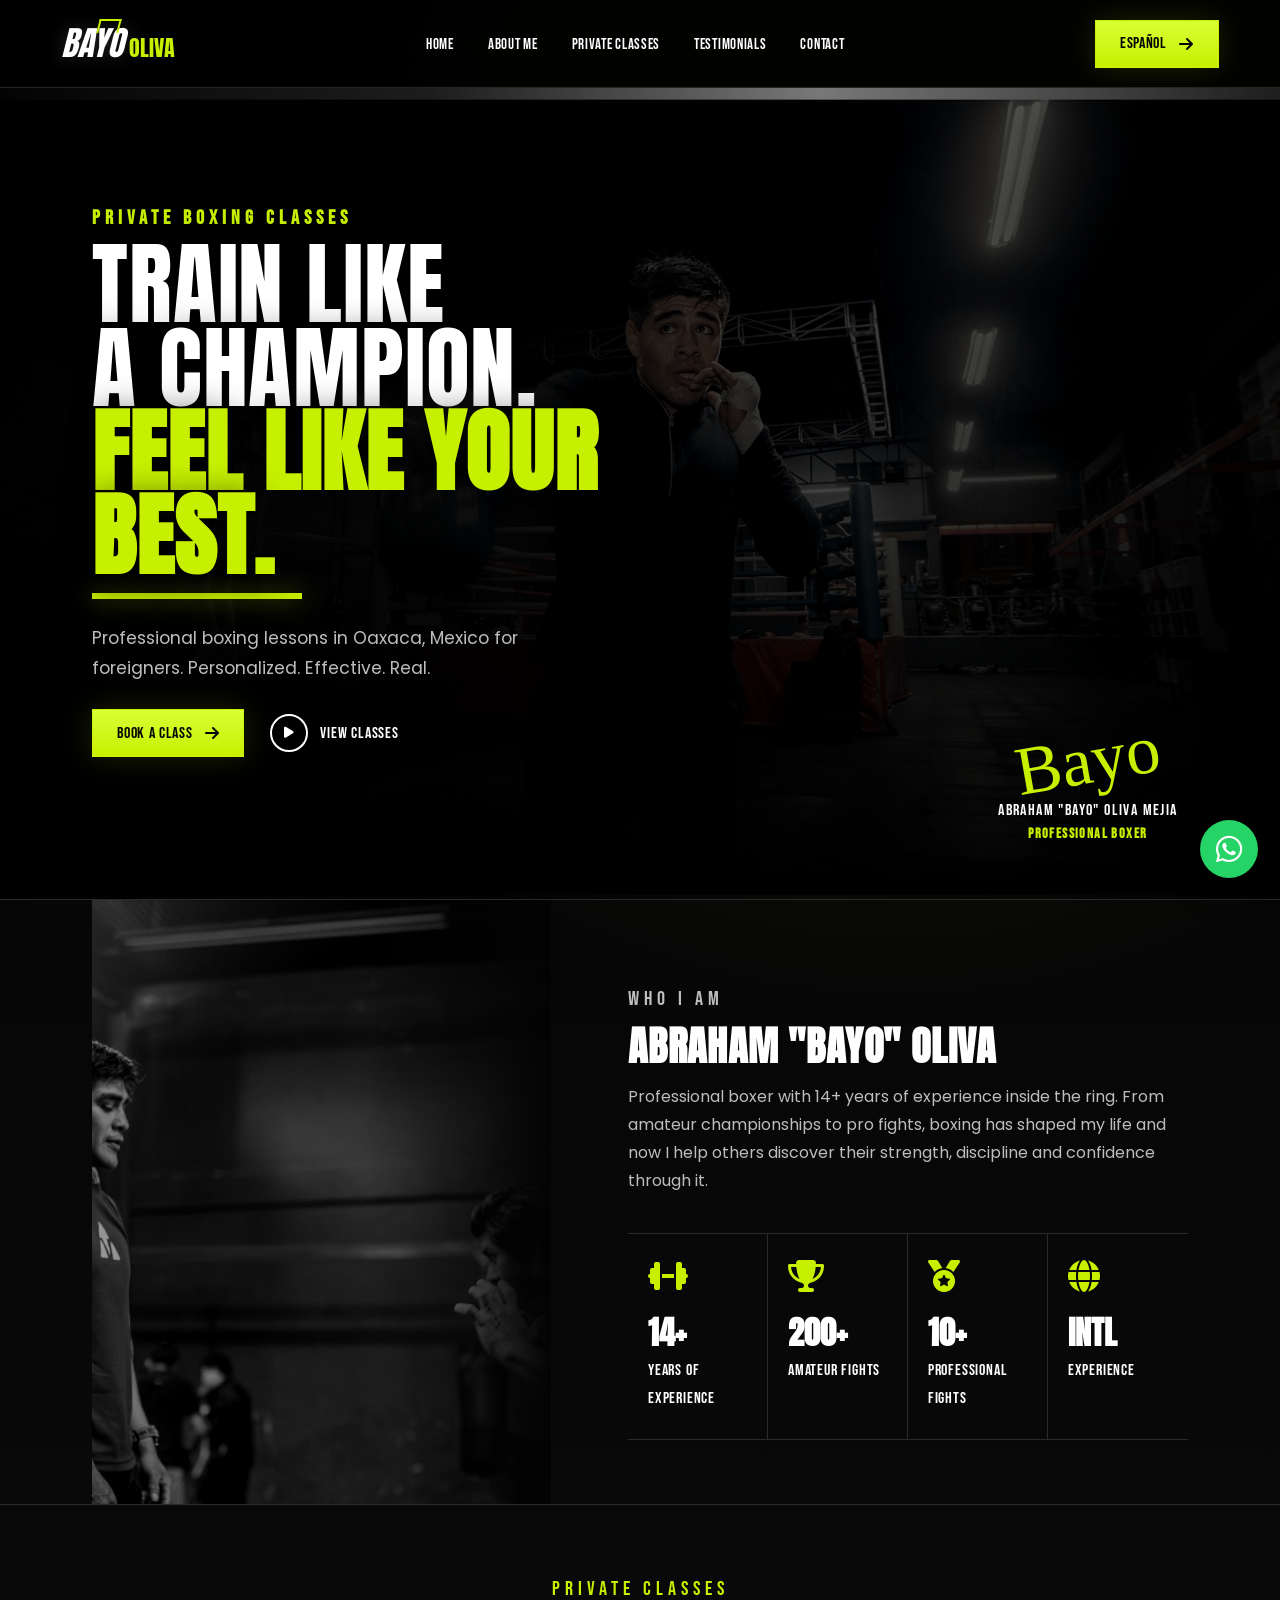
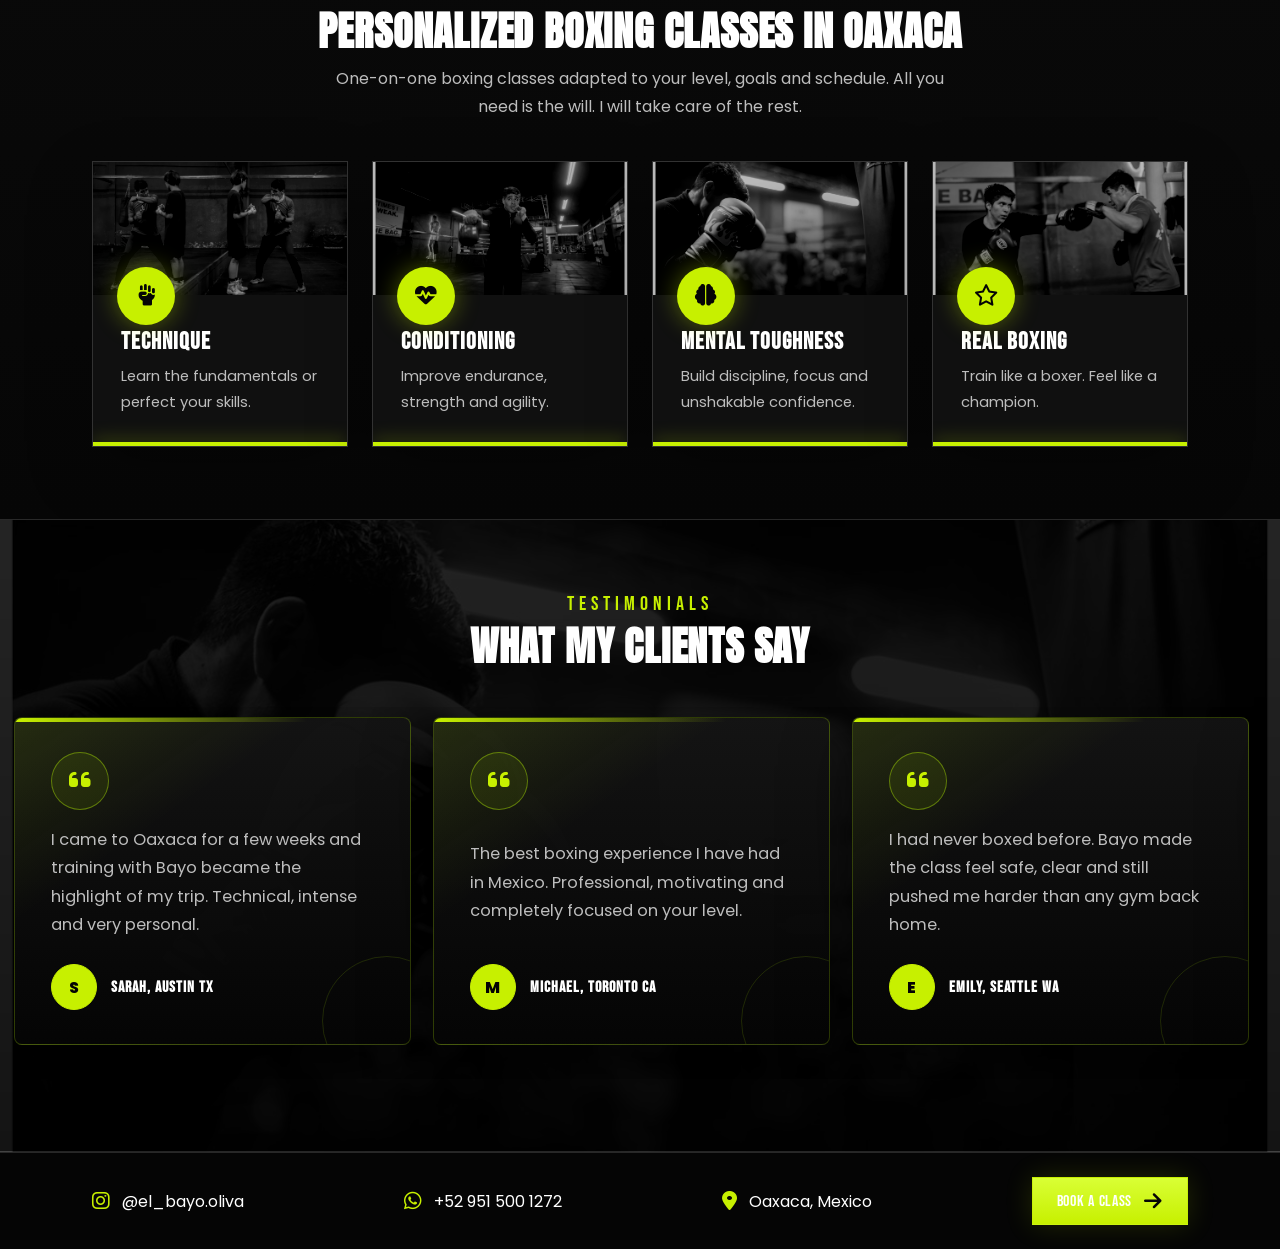
==== commit efaf37e6: "ajustes minimos de estructura" ====
--- a/en/index.html
+++ b/en/index.html
@@ -19,7 +19,7 @@
 
     <meta property="og:type" content="website">
     <meta property="og:locale" content="en_US">
-    <meta property="og:title" content="Bayo Oliva | Private Boxing Coach">
+    <meta property="og:title" content="Private Boxing Classes | Bayo Oliva">
     <meta
         property="og:description"
         content="Private boxing lessons in Oaxaca, Mexico with Bayo Oliva. Personalized boxing training for technique, conditioning, mindset and real boxing."
@@ -28,12 +28,53 @@
     <meta property="og:image" content="https://www.bayocoach.com/assets/hero/hero.jpg">
 
     <meta name="twitter:card" content="summary_large_image">
-    <meta name="twitter:title" content="Bayo Oliva | Private Boxing Coach">
+    <meta name="twitter:title" content="Private Boxing Classes | Bayo Oliva">
     <meta
         name="twitter:description"
         content="Private boxing lessons in Oaxaca, Mexico with Bayo Oliva. Personalized boxing training for technique, conditioning, mindset and real boxing."
     >
     <meta name="twitter:image" content="https://www.bayocoach.com/assets/hero/hero.jpg">
+
+    <script type="application/ld+json">
+    {
+        "@context": "https://schema.org",
+        "@type": "SportsActivityLocation",
+        "name": "Bayo Oliva",
+        "url": "https://www.bayocoach.com/en/",
+        "image": "https://www.bayocoach.com/assets/hero/hero.jpg",
+        "telephone": "+529515001272",
+        "address": {
+            "@type": "PostalAddress",
+            "addressLocality": "Oaxaca",
+            "addressCountry": "MX"
+        },
+        "areaServed": {
+            "@type": "Place",
+            "name": "Oaxaca, Mexico"
+        },
+        "sameAs": [
+            "https://www.instagram.com/el_bayo.oliva"
+        ],
+        "contactPoint": {
+            "@type": "ContactPoint",
+            "telephone": "+529515001272",
+            "contactType": "WhatsApp bookings",
+            "url": "https://wa.me/529515001272"
+        },
+        "makesOffer": {
+            "@type": "Offer",
+            "itemOffered": {
+                "@type": "Service",
+                "name": "Private boxing classes",
+                "areaServed": "Oaxaca, Mexico"
+            }
+        }
+    }
+    </script>
+
+    <link rel="preconnect" href="https://fonts.googleapis.com">
+    <link rel="preconnect" href="https://fonts.gstatic.com" crossorigin>
+    <link rel="preconnect" href="https://cdnjs.cloudflare.com">
 
     <link href="https://fonts.googleapis.com/css2?family=Anton&family=Bebas+Neue&family=Poppins:wght@300;400;500;600;700;800&display=swap" rel="stylesheet">
 
@@ -81,7 +122,7 @@
         <section id="home" class="hero">
 
             <div class="hero-media" aria-hidden="true">
-                <img src="../assets/hero/hero.jpg" alt="">
+                <img src="../assets/hero/hero.jpg" alt="" fetchpriority="high">
             </div>
 
             <div class="hero-content">
@@ -188,7 +229,7 @@
         <section id="classes" class="classes">
 
             <p class="eyebrow">Private Classes</p>
-            <h2>100% Personalized Training</h2>
+            <h2>Personalized Boxing Classes in Oaxaca</h2>
             <p class="section-copy">
                 One-on-one boxing classes adapted to your level, goals and schedule.
                 All you need is the will. I will take care of the rest.
